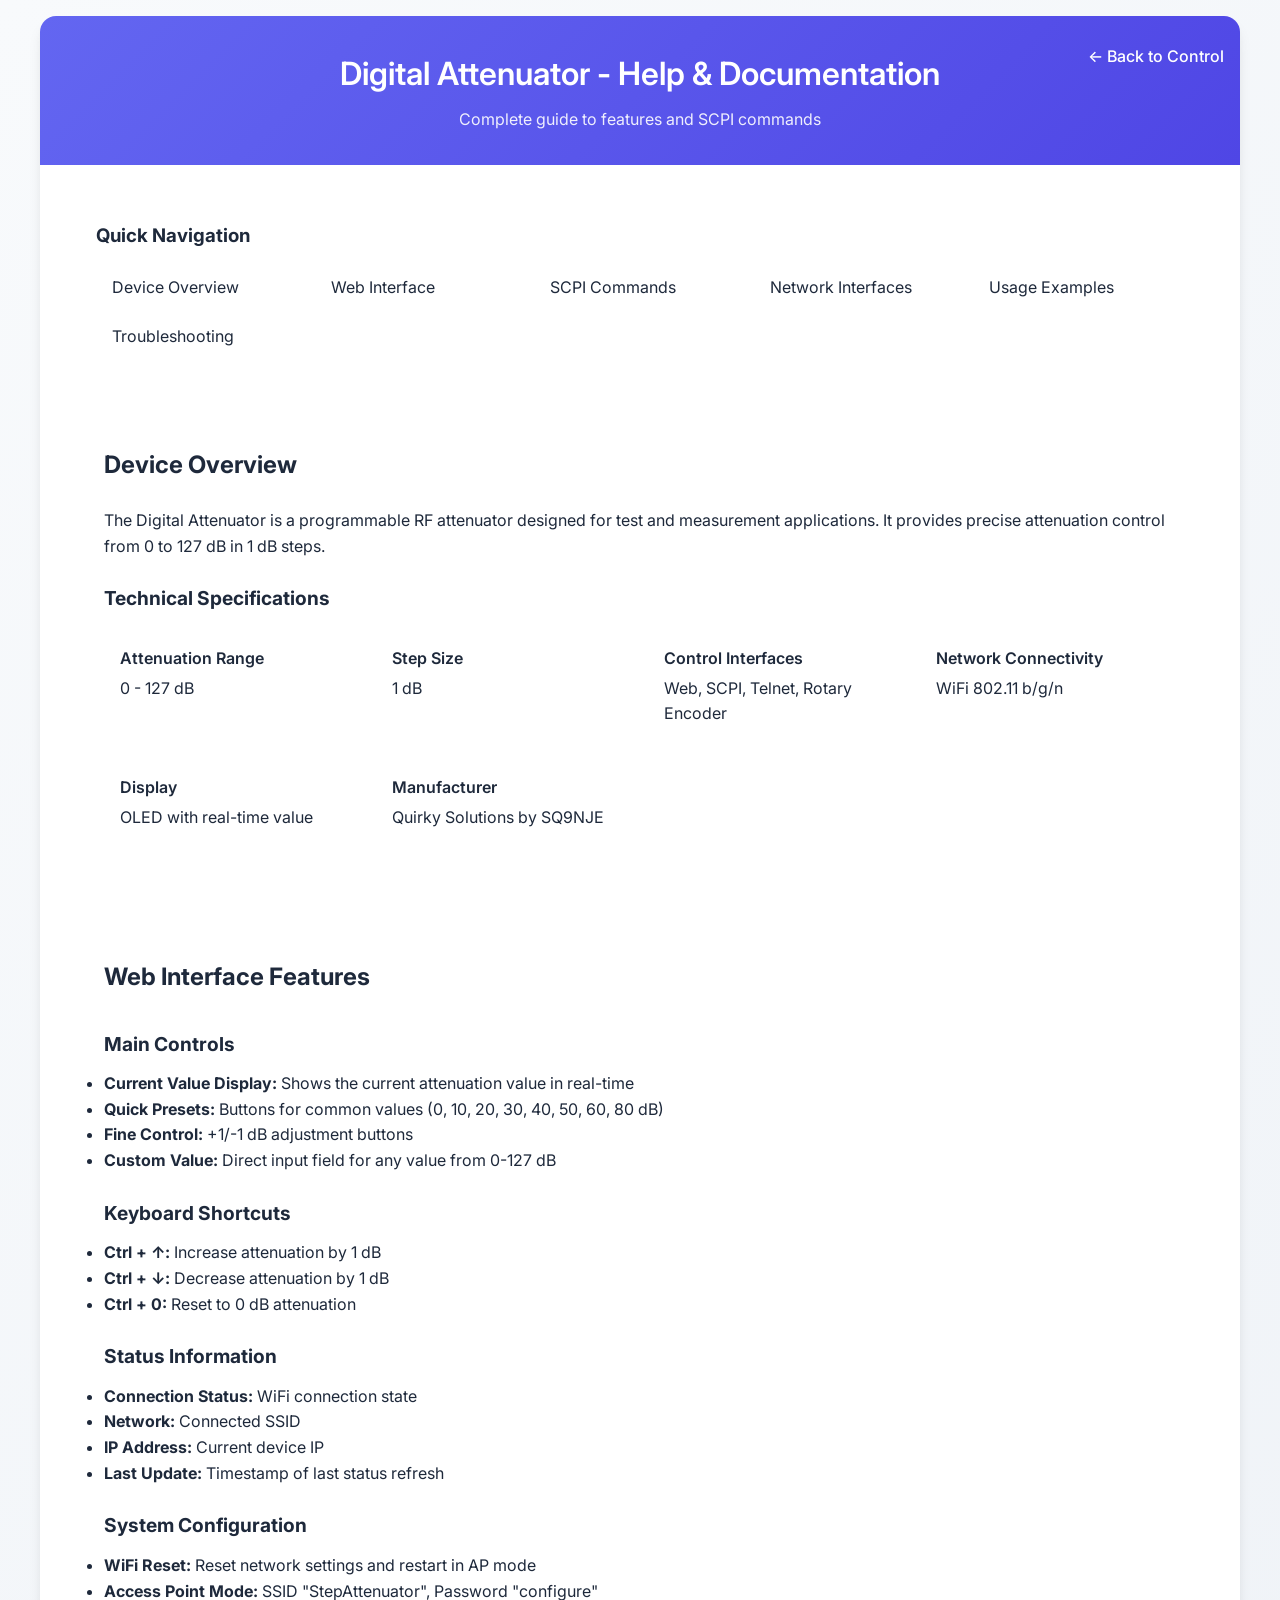
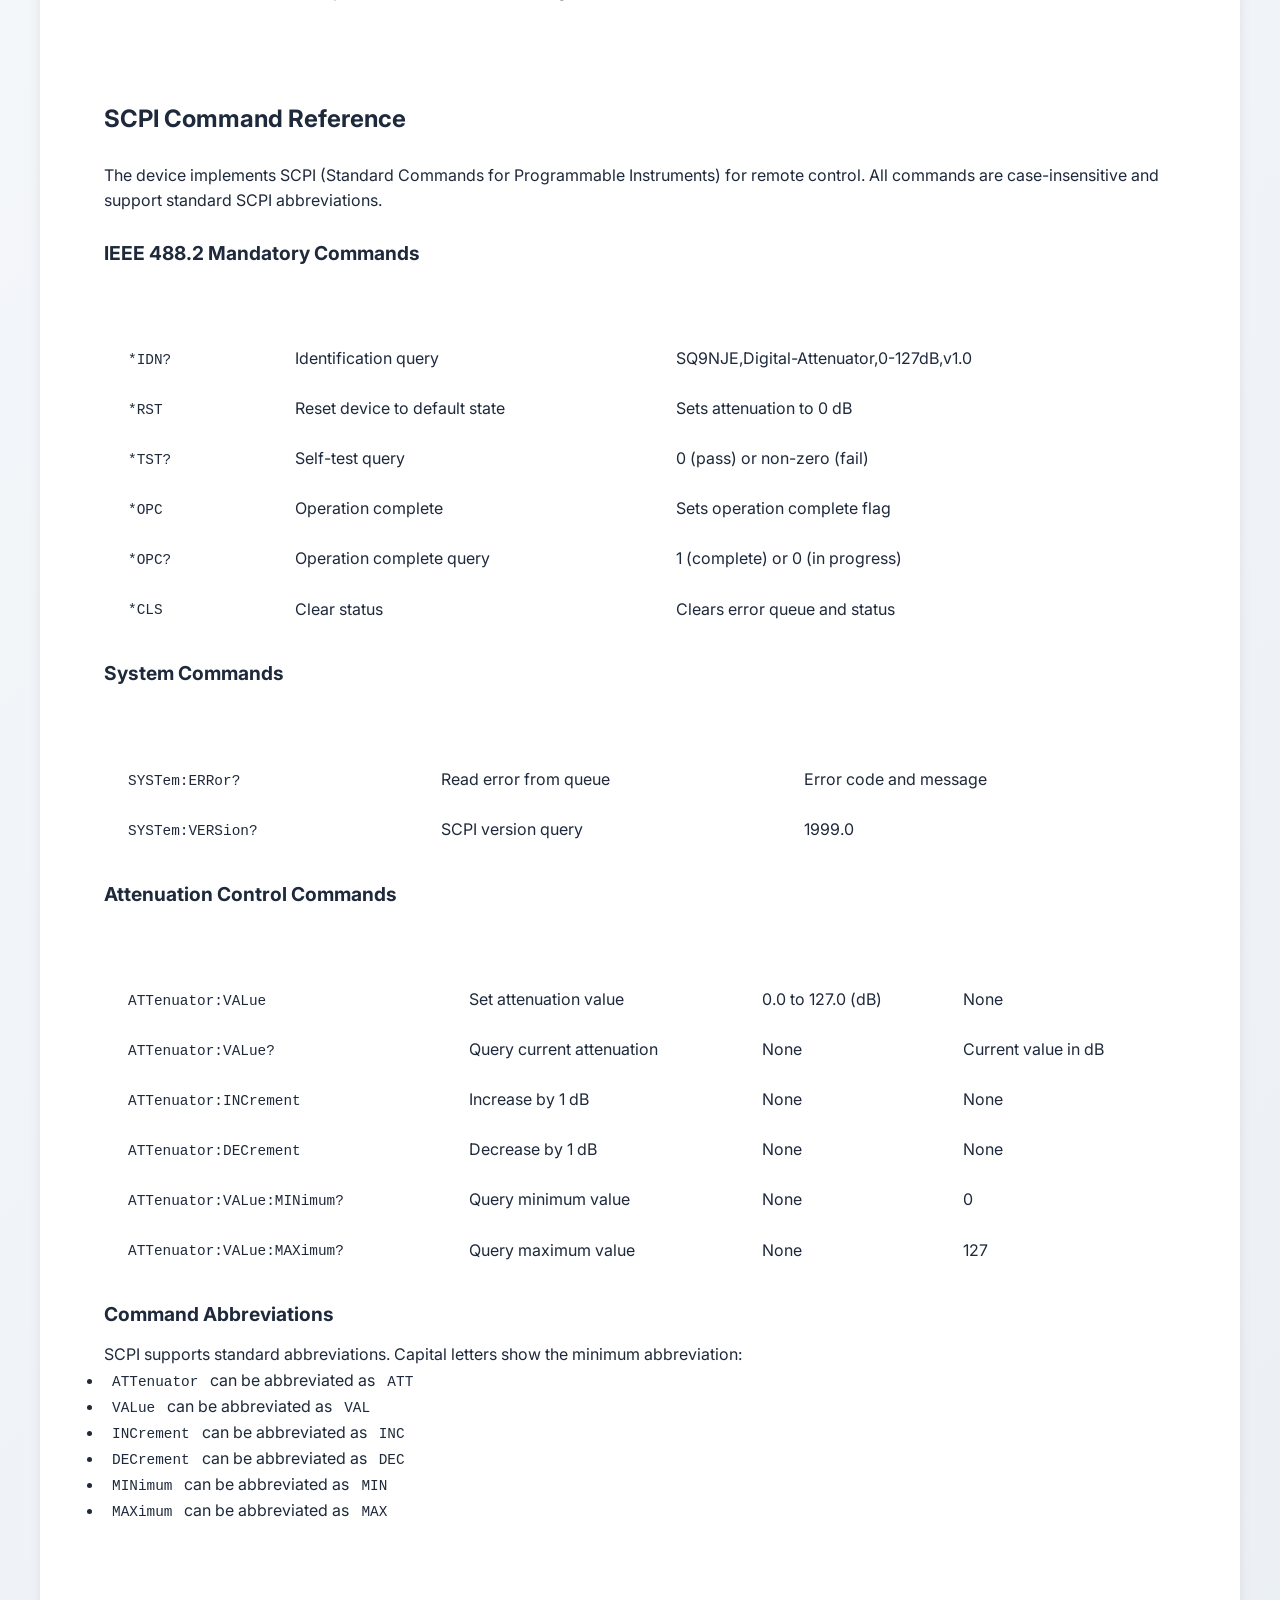
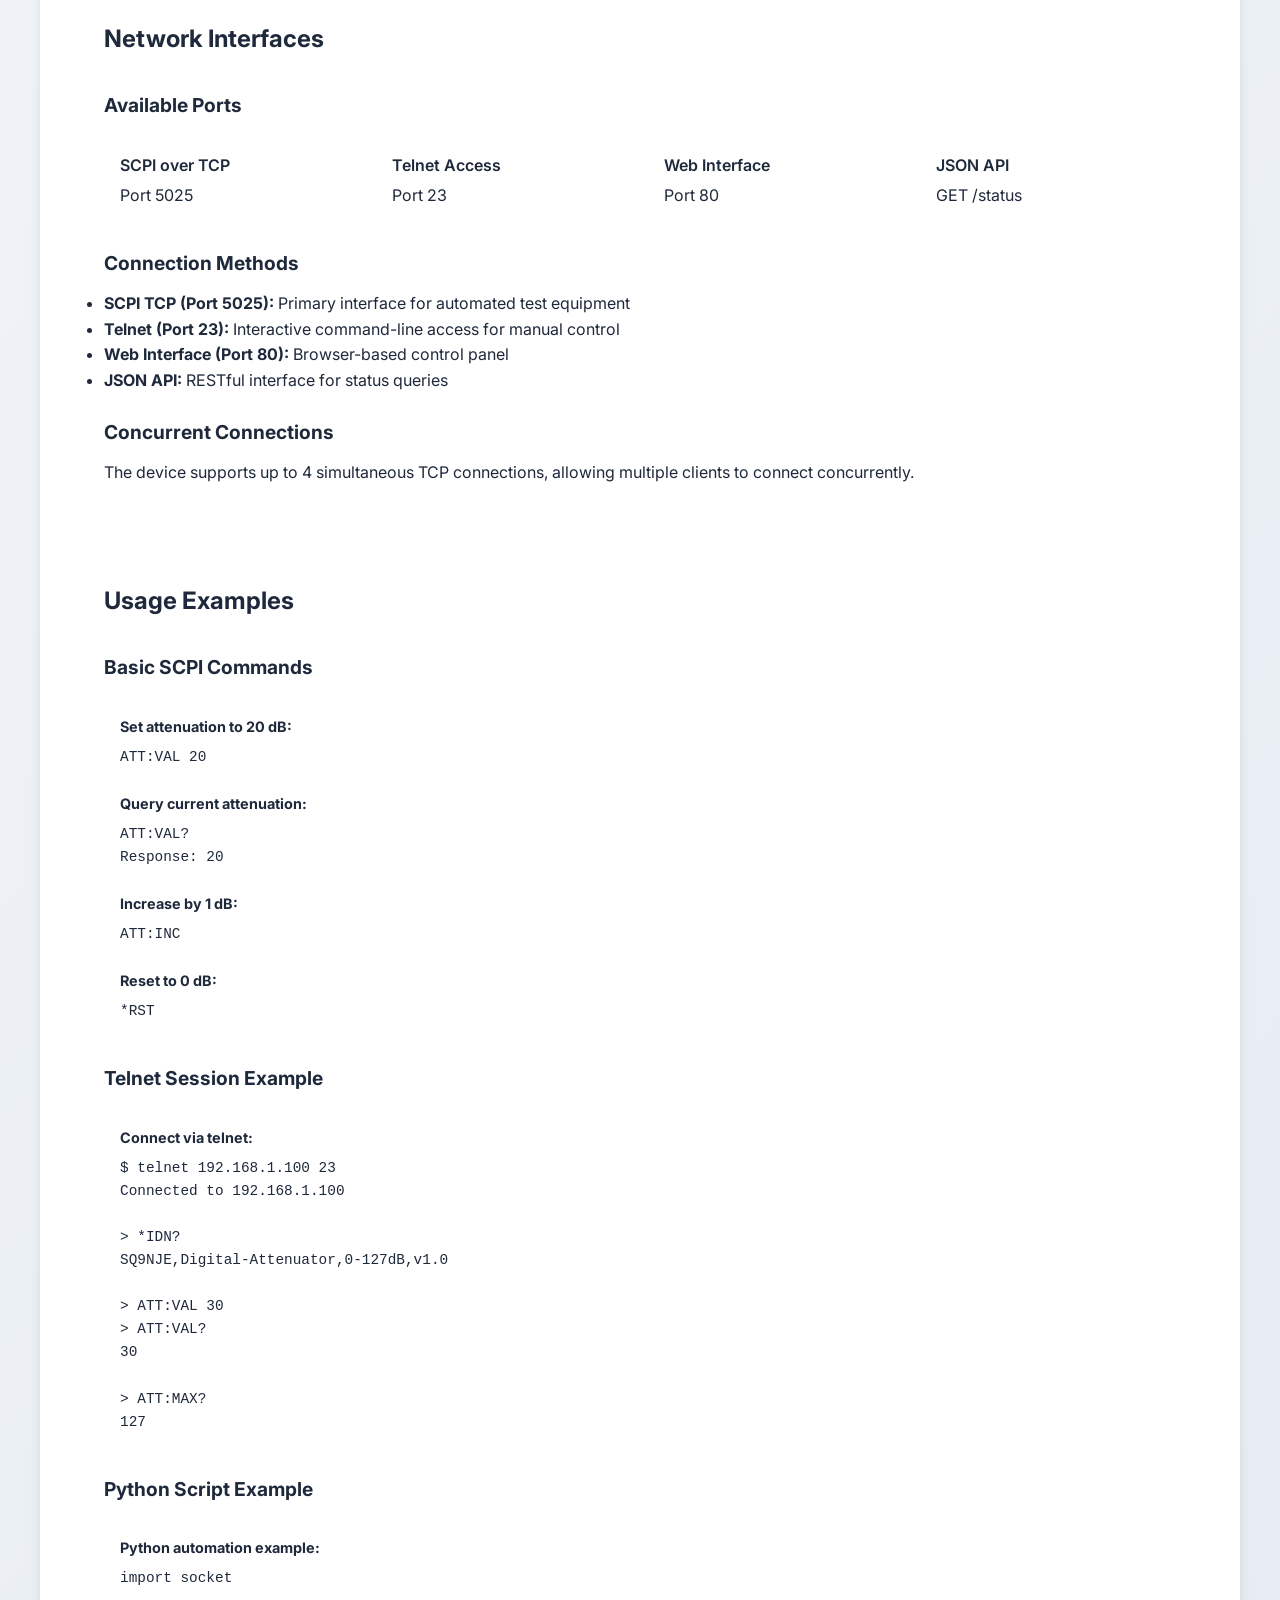
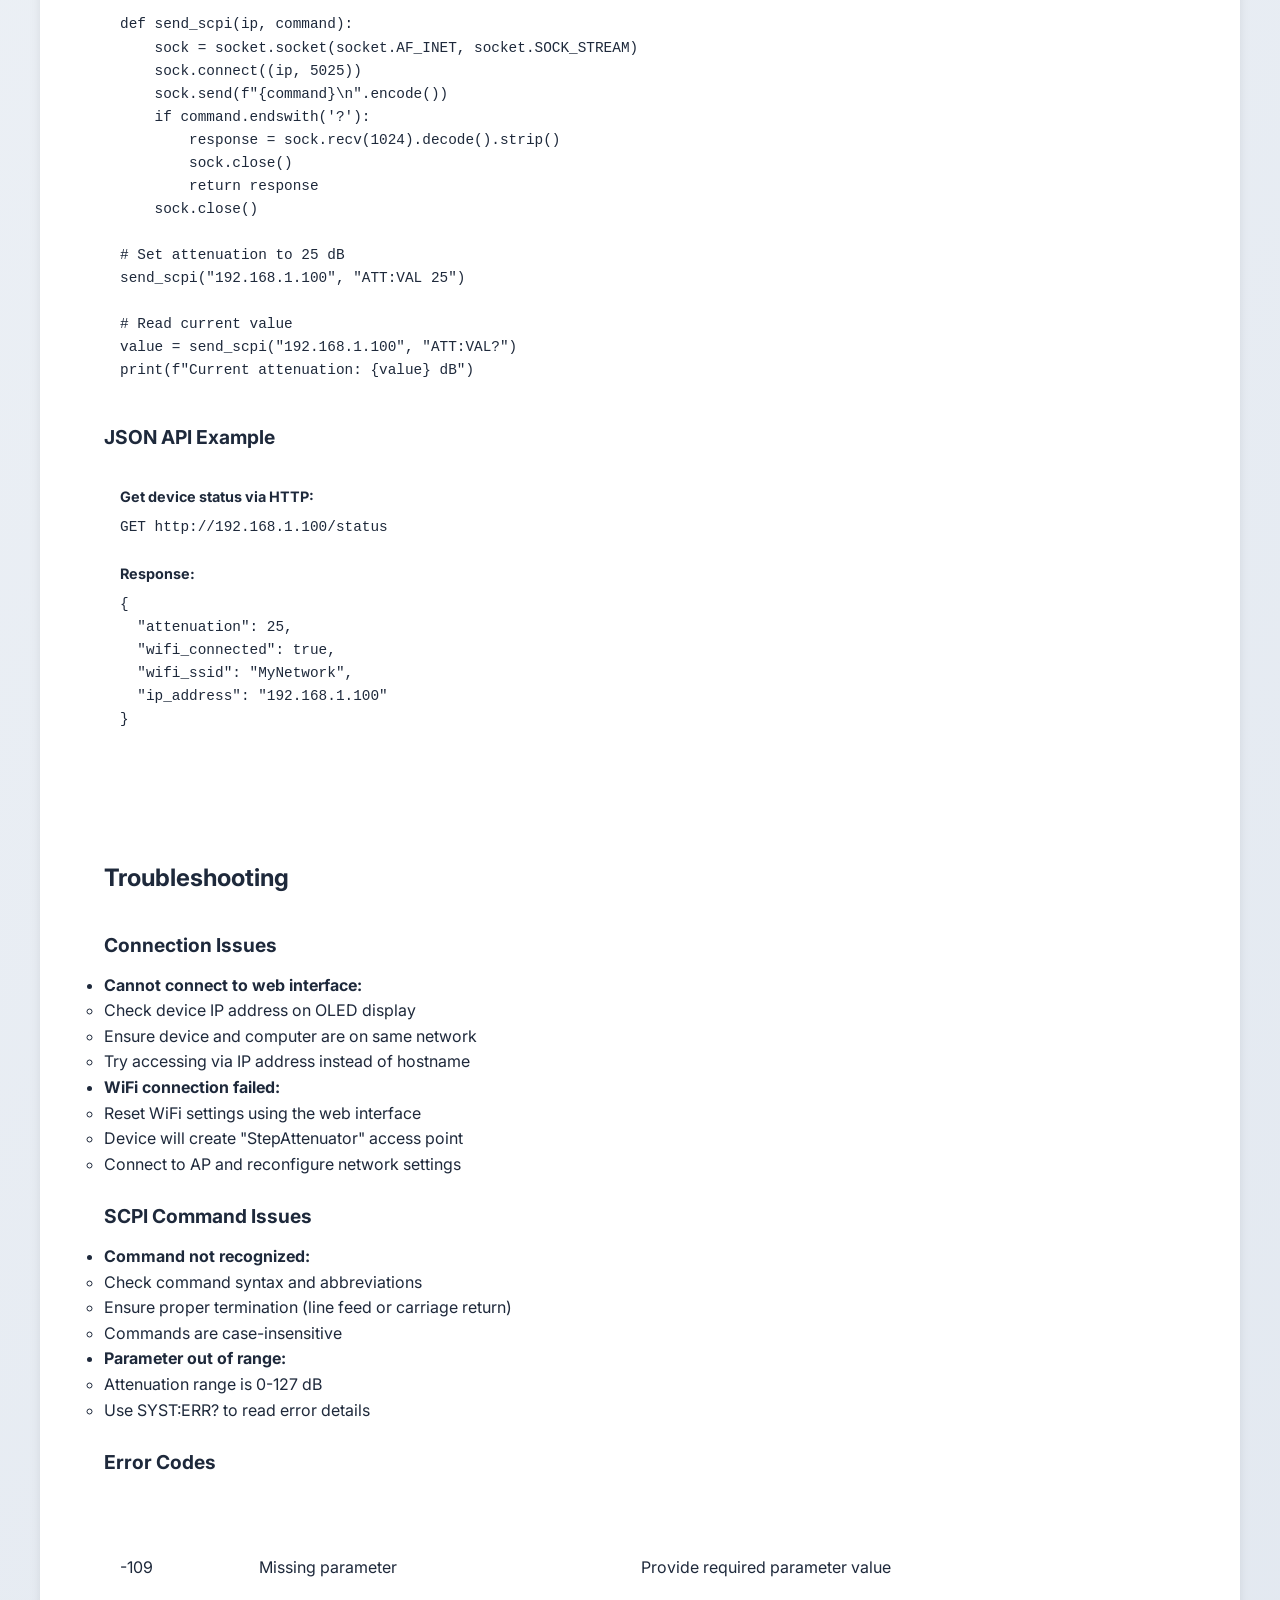
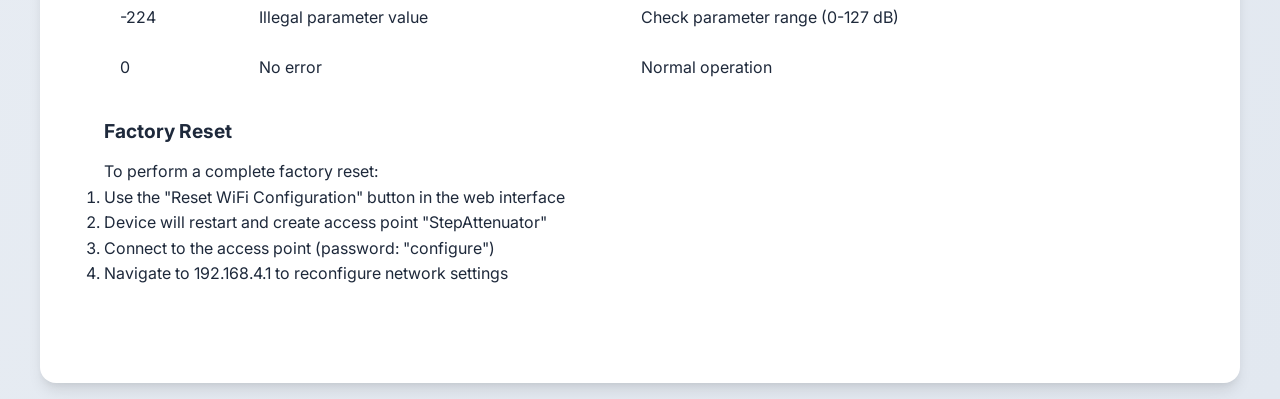
==== firmware/step_attenuator/data/help.html @ d6b574ca "web interface" ====
<!DOCTYPE html>
<html>
<head>
    <title>Help - Digital Attenuator</title>
    <meta charset='UTF-8'>
    <meta name='viewport' content='width=device-width, initial-scale=1'>
    <link rel="preconnect" href="https://fonts.googleapis.com">
    <link rel="preconnect" href="https://fonts.gstatic.com" crossorigin>
    <link href="https://fonts.googleapis.com/css2?family=Inter:wght@300;400;500;600;700&display=swap" rel="stylesheet">
    <link rel="stylesheet" href="style.css">
    <style>
        .help-nav {
            background: var(--card-bg);
            border-radius: 12px;
            padding: 1.5rem;
            margin-bottom: 2rem;
            box-shadow: var(--card-shadow);
        }
        
        .help-nav ul {
            list-style: none;
            padding: 0;
            margin: 0;
            display: grid;
            grid-template-columns: repeat(auto-fit, minmax(200px, 1fr));
            gap: 0.5rem;
        }
        
        .help-nav li {
            margin: 0;
        }
        
        .help-nav a {
            color: var(--primary-color);
            text-decoration: none;
            padding: 0.5rem 1rem;
            border-radius: 8px;
            display: block;
            transition: background-color 0.2s;
        }
        
        .help-nav a:hover {
            background: var(--primary-color);
            color: white;
        }
        
        .help-section {
            background: var(--card-bg);
            border-radius: 12px;
            padding: 2rem;
            margin-bottom: 2rem;
            box-shadow: var(--card-shadow);
        }
        
        .help-section h2 {
            color: var(--primary-color);
            margin-top: 0;
            margin-bottom: 1rem;
            font-size: 1.5rem;
            border-bottom: 2px solid var(--border-color);
            padding-bottom: 0.5rem;
        }
        
        .help-section h3 {
            color: var(--text-color);
            margin-top: 1.5rem;
            margin-bottom: 0.75rem;
            font-size: 1.2rem;
        }
        
        .command-table {
            width: 100%;
            border-collapse: collapse;
            margin: 1rem 0;
            background: var(--bg-color);
            border-radius: 8px;
            overflow: hidden;
        }
        
        .command-table th,
        .command-table td {
            padding: 0.75rem 1rem;
            text-align: left;
            border-bottom: 1px solid var(--border-color);
        }
        
        .command-table th {
            background: var(--primary-color);
            color: white;
            font-weight: 600;
        }
        
        .command-table tr:last-child td {
            border-bottom: none;
        }
        
        .command-table tr:nth-child(even) {
            background: var(--card-bg);
        }
        
        .command-code {
            font-family: 'Courier New', monospace;
            background: var(--card-bg);
            padding: 0.25rem 0.5rem;
            border-radius: 4px;
            font-size: 0.9rem;
            color: var(--primary-color);
        }
        
        .example-box {
            background: var(--card-bg);
            border: 1px solid var(--border-color);
            border-radius: 8px;
            padding: 1rem;
            margin: 1rem 0;
            font-family: 'Courier New', monospace;
            font-size: 0.9rem;
        }
        
        .example-title {
            font-weight: bold;
            margin-bottom: 0.5rem;
            color: var(--primary-color);
            font-family: 'Inter', sans-serif;
        }
        
        .spec-grid {
            display: grid;
            grid-template-columns: repeat(auto-fit, minmax(250px, 1fr));
            gap: 1rem;
            margin: 1rem 0;
        }
        
        .spec-item {
            background: var(--bg-color);
            padding: 1rem;
            border-radius: 8px;
            border: 1px solid var(--border-color);
        }
        
        .spec-label {
            font-weight: 600;
            color: var(--primary-color);
            margin-bottom: 0.25rem;
        }
        
        .spec-value {
            color: var(--text-color);
        }
        
        .back-button {
            position: fixed;
            top: 2rem;
            right: 2rem;
            background: var(--primary-color);
            color: white;
            padding: 0.75rem 1.5rem;
            border-radius: 8px;
            text-decoration: none;
            font-weight: 500;
            box-shadow: var(--card-shadow);
            transition: transform 0.2s;
        }
        
        .back-button:hover {
            transform: translateY(-2px);
            color: white;
        }
        
        @media (max-width: 768px) {
            .back-button {
                position: static;
                display: block;
                text-align: center;
                margin-bottom: 2rem;
            }
        }
    </style>
</head>
<body>
    <div class='container'>
        <a href='/' class='back-button'>← Back to Control</a>
        
        <div class='header'>
            <h1>Digital Attenuator - Help & Documentation</h1>
            <p>Complete guide to features and SCPI commands</p>
        </div>
        
        <div class='main-content'>
            <!-- Quick Navigation -->
            <nav class='help-nav'>
                <h3 style='margin-top: 0; margin-bottom: 1rem;'>Quick Navigation</h3>
                <ul>
                    <li><a href='#overview'>Device Overview</a></li>
                    <li><a href='#web-interface'>Web Interface</a></li>
                    <li><a href='#scpi-commands'>SCPI Commands</a></li>
                    <li><a href='#network-interfaces'>Network Interfaces</a></li>
                    <li><a href='#examples'>Usage Examples</a></li>
                    <li><a href='#troubleshooting'>Troubleshooting</a></li>
                </ul>
            </nav>
            
            <!-- Device Overview -->
            <section class='help-section' id='overview'>
                <h2>Device Overview</h2>
                <p>The Digital Attenuator is a programmable RF attenuator designed for test and measurement applications. It provides precise attenuation control from 0 to 127 dB in 1 dB steps.</p>
                
                <h3>Technical Specifications</h3>
                <div class='spec-grid'>
                    <div class='spec-item'>
                        <div class='spec-label'>Attenuation Range</div>
                        <div class='spec-value'>0 - 127 dB</div>
                    </div>
                    <div class='spec-item'>
                        <div class='spec-label'>Step Size</div>
                        <div class='spec-value'>1 dB</div>
                    </div>
                    <div class='spec-item'>
                        <div class='spec-label'>Control Interfaces</div>
                        <div class='spec-value'>Web, SCPI, Telnet, Rotary Encoder</div>
                    </div>
                    <div class='spec-item'>
                        <div class='spec-label'>Network Connectivity</div>
                        <div class='spec-value'>WiFi 802.11 b/g/n</div>
                    </div>
                    <div class='spec-item'>
                        <div class='spec-label'>Display</div>
                        <div class='spec-value'>OLED with real-time value</div>
                    </div>
                    <div class='spec-item'>
                        <div class='spec-label'>Manufacturer</div>
                        <div class='spec-value'>Quirky Solutions by SQ9NJE</div>
                    </div>
                </div>
            </section>
            
            <!-- Web Interface -->
            <section class='help-section' id='web-interface'>
                <h2>Web Interface Features</h2>
                
                <h3>Main Controls</h3>
                <ul>
                    <li><strong>Current Value Display:</strong> Shows the current attenuation value in real-time</li>
                    <li><strong>Quick Presets:</strong> Buttons for common values (0, 10, 20, 30, 40, 50, 60, 80 dB)</li>
                    <li><strong>Fine Control:</strong> +1/-1 dB adjustment buttons</li>
                    <li><strong>Custom Value:</strong> Direct input field for any value from 0-127 dB</li>
                </ul>
                
                <h3>Keyboard Shortcuts</h3>
                <ul>
                    <li><strong>Ctrl + ↑:</strong> Increase attenuation by 1 dB</li>
                    <li><strong>Ctrl + ↓:</strong> Decrease attenuation by 1 dB</li>
                    <li><strong>Ctrl + 0:</strong> Reset to 0 dB attenuation</li>
                </ul>
                
                <h3>Status Information</h3>
                <ul>
                    <li><strong>Connection Status:</strong> WiFi connection state</li>
                    <li><strong>Network:</strong> Connected SSID</li>
                    <li><strong>IP Address:</strong> Current device IP</li>
                    <li><strong>Last Update:</strong> Timestamp of last status refresh</li>
                </ul>
                
                <h3>System Configuration</h3>
                <ul>
                    <li><strong>WiFi Reset:</strong> Reset network settings and restart in AP mode</li>
                    <li><strong>Access Point Mode:</strong> SSID "StepAttenuator", Password "configure"</li>
                </ul>
            </section>
            
            <!-- SCPI Commands -->
            <section class='help-section' id='scpi-commands'>
                <h2>SCPI Command Reference</h2>
                <p>The device implements SCPI (Standard Commands for Programmable Instruments) for remote control. All commands are case-insensitive and support standard SCPI abbreviations.</p>
                
                <h3>IEEE 488.2 Mandatory Commands</h3>
                <table class='command-table'>
                    <thead>
                        <tr>
                            <th>Command</th>
                            <th>Description</th>
                            <th>Response</th>
                        </tr>
                    </thead>
                    <tbody>
                        <tr>
                            <td><span class='command-code'>*IDN?</span></td>
                            <td>Identification query</td>
                            <td>SQ9NJE,Digital-Attenuator,0-127dB,v1.0</td>
                        </tr>
                        <tr>
                            <td><span class='command-code'>*RST</span></td>
                            <td>Reset device to default state</td>
                            <td>Sets attenuation to 0 dB</td>
                        </tr>
                        <tr>
                            <td><span class='command-code'>*TST?</span></td>
                            <td>Self-test query</td>
                            <td>0 (pass) or non-zero (fail)</td>
                        </tr>
                        <tr>
                            <td><span class='command-code'>*OPC</span></td>
                            <td>Operation complete</td>
                            <td>Sets operation complete flag</td>
                        </tr>
                        <tr>
                            <td><span class='command-code'>*OPC?</span></td>
                            <td>Operation complete query</td>
                            <td>1 (complete) or 0 (in progress)</td>
                        </tr>
                        <tr>
                            <td><span class='command-code'>*CLS</span></td>
                            <td>Clear status</td>
                            <td>Clears error queue and status</td>
                        </tr>
                    </tbody>
                </table>
                
                <h3>System Commands</h3>
                <table class='command-table'>
                    <thead>
                        <tr>
                            <th>Command</th>
                            <th>Description</th>
                            <th>Response</th>
                        </tr>
                    </thead>
                    <tbody>
                        <tr>
                            <td><span class='command-code'>SYSTem:ERRor?</span></td>
                            <td>Read error from queue</td>
                            <td>Error code and message</td>
                        </tr>
                        <tr>
                            <td><span class='command-code'>SYSTem:VERSion?</span></td>
                            <td>SCPI version query</td>
                            <td>1999.0</td>
                        </tr>
                    </tbody>
                </table>
                
                <h3>Attenuation Control Commands</h3>
                <table class='command-table'>
                    <thead>
                        <tr>
                            <th>Command</th>
                            <th>Description</th>
                            <th>Parameters</th>
                            <th>Response</th>
                        </tr>
                    </thead>
                    <tbody>
                        <tr>
                            <td><span class='command-code'>ATTenuator:VALue</span></td>
                            <td>Set attenuation value</td>
                            <td>0.0 to 127.0 (dB)</td>
                            <td>None</td>
                        </tr>
                        <tr>
                            <td><span class='command-code'>ATTenuator:VALue?</span></td>
                            <td>Query current attenuation</td>
                            <td>None</td>
                            <td>Current value in dB</td>
                        </tr>
                        <tr>
                            <td><span class='command-code'>ATTenuator:INCrement</span></td>
                            <td>Increase by 1 dB</td>
                            <td>None</td>
                            <td>None</td>
                        </tr>
                        <tr>
                            <td><span class='command-code'>ATTenuator:DECrement</span></td>
                            <td>Decrease by 1 dB</td>
                            <td>None</td>
                            <td>None</td>
                        </tr>
                        <tr>
                            <td><span class='command-code'>ATTenuator:VALue:MINimum?</span></td>
                            <td>Query minimum value</td>
                            <td>None</td>
                            <td>0</td>
                        </tr>
                        <tr>
                            <td><span class='command-code'>ATTenuator:VALue:MAXimum?</span></td>
                            <td>Query maximum value</td>
                            <td>None</td>
                            <td>127</td>
                        </tr>
                    </tbody>
                </table>
                
                <h3>Command Abbreviations</h3>
                <p>SCPI supports standard abbreviations. Capital letters show the minimum abbreviation:</p>
                <ul>
                    <li><span class='command-code'>ATTenuator</span> can be abbreviated as <span class='command-code'>ATT</span></li>
                    <li><span class='command-code'>VALue</span> can be abbreviated as <span class='command-code'>VAL</span></li>
                    <li><span class='command-code'>INCrement</span> can be abbreviated as <span class='command-code'>INC</span></li>
                    <li><span class='command-code'>DECrement</span> can be abbreviated as <span class='command-code'>DEC</span></li>
                    <li><span class='command-code'>MINimum</span> can be abbreviated as <span class='command-code'>MIN</span></li>
                    <li><span class='command-code'>MAXimum</span> can be abbreviated as <span class='command-code'>MAX</span></li>
                </ul>
            </section>
            
            <!-- Network Interfaces -->
            <section class='help-section' id='network-interfaces'>
                <h2>Network Interfaces</h2>
                
                <h3>Available Ports</h3>
                <div class='spec-grid'>
                    <div class='spec-item'>
                        <div class='spec-label'>SCPI over TCP</div>
                        <div class='spec-value'>Port 5025</div>
                    </div>
                    <div class='spec-item'>
                        <div class='spec-label'>Telnet Access</div>
                        <div class='spec-value'>Port 23</div>
                    </div>
                    <div class='spec-item'>
                        <div class='spec-label'>Web Interface</div>
                        <div class='spec-value'>Port 80</div>
                    </div>
                    <div class='spec-item'>
                        <div class='spec-label'>JSON API</div>
                        <div class='spec-value'>GET /status</div>
                    </div>
                </div>
                
                <h3>Connection Methods</h3>
                <ul>
                    <li><strong>SCPI TCP (Port 5025):</strong> Primary interface for automated test equipment</li>
                    <li><strong>Telnet (Port 23):</strong> Interactive command-line access for manual control</li>
                    <li><strong>Web Interface (Port 80):</strong> Browser-based control panel</li>
                    <li><strong>JSON API:</strong> RESTful interface for status queries</li>
                </ul>
                
                <h3>Concurrent Connections</h3>
                <p>The device supports up to 4 simultaneous TCP connections, allowing multiple clients to connect concurrently.</p>
            </section>
            
            <!-- Usage Examples -->
            <section class='help-section' id='examples'>
                <h2>Usage Examples</h2>
                
                <h3>Basic SCPI Commands</h3>
                <div class='example-box'>
                    <div class='example-title'>Set attenuation to 20 dB:</div>
                    ATT:VAL 20<br>
                    <br>
                    <div class='example-title'>Query current attenuation:</div>
                    ATT:VAL?<br>
                    Response: 20<br>
                    <br>
                    <div class='example-title'>Increase by 1 dB:</div>
                    ATT:INC<br>
                    <br>
                    <div class='example-title'>Reset to 0 dB:</div>
                    *RST
                </div>
                
                <h3>Telnet Session Example</h3>
                <div class='example-box'>
                    <div class='example-title'>Connect via telnet:</div>
                    $ telnet 192.168.1.100 23<br>
                    Connected to 192.168.1.100<br>
                    <br>
                    > *IDN?<br>
                    SQ9NJE,Digital-Attenuator,0-127dB,v1.0<br>
                    <br>
                    > ATT:VAL 30<br>
                    > ATT:VAL?<br>
                    30<br>
                    <br>
                    > ATT:MAX?<br>
                    127
                </div>
                
                <h3>Python Script Example</h3>
                <div class='example-box'>
                    <div class='example-title'>Python automation example:</div>
                    import socket<br>
                    <br>
                    def send_scpi(ip, command):<br>
                    &nbsp;&nbsp;&nbsp;&nbsp;sock = socket.socket(socket.AF_INET, socket.SOCK_STREAM)<br>
                    &nbsp;&nbsp;&nbsp;&nbsp;sock.connect((ip, 5025))<br>
                    &nbsp;&nbsp;&nbsp;&nbsp;sock.send(f"{command}\n".encode())<br>
                    &nbsp;&nbsp;&nbsp;&nbsp;if command.endswith('?'):<br>
                    &nbsp;&nbsp;&nbsp;&nbsp;&nbsp;&nbsp;&nbsp;&nbsp;response = sock.recv(1024).decode().strip()<br>
                    &nbsp;&nbsp;&nbsp;&nbsp;&nbsp;&nbsp;&nbsp;&nbsp;sock.close()<br>
                    &nbsp;&nbsp;&nbsp;&nbsp;&nbsp;&nbsp;&nbsp;&nbsp;return response<br>
                    &nbsp;&nbsp;&nbsp;&nbsp;sock.close()<br>
                    <br>
                    # Set attenuation to 25 dB<br>
                    send_scpi("192.168.1.100", "ATT:VAL 25")<br>
                    <br>
                    # Read current value<br>
                    value = send_scpi("192.168.1.100", "ATT:VAL?")<br>
                    print(f"Current attenuation: {value} dB")
                </div>
                
                <h3>JSON API Example</h3>
                <div class='example-box'>
                    <div class='example-title'>Get device status via HTTP:</div>
                    GET http://192.168.1.100/status<br>
                    <br>
                    <div class='example-title'>Response:</div>
                    {<br>
                    &nbsp;&nbsp;"attenuation": 25,<br>
                    &nbsp;&nbsp;"wifi_connected": true,<br>
                    &nbsp;&nbsp;"wifi_ssid": "MyNetwork",<br>
                    &nbsp;&nbsp;"ip_address": "192.168.1.100"<br>
                    }
                </div>
            </section>
            
            <!-- Troubleshooting -->
            <section class='help-section' id='troubleshooting'>
                <h2>Troubleshooting</h2>
                
                <h3>Connection Issues</h3>
                <ul>
                    <li><strong>Cannot connect to web interface:</strong>
                        <ul>
                            <li>Check device IP address on OLED display</li>
                            <li>Ensure device and computer are on same network</li>
                            <li>Try accessing via IP address instead of hostname</li>
                        </ul>
                    </li>
                    <li><strong>WiFi connection failed:</strong>
                        <ul>
                            <li>Reset WiFi settings using the web interface</li>
                            <li>Device will create "StepAttenuator" access point</li>
                            <li>Connect to AP and reconfigure network settings</li>
                        </ul>
                    </li>
                </ul>
                
                <h3>SCPI Command Issues</h3>
                <ul>
                    <li><strong>Command not recognized:</strong>
                        <ul>
                            <li>Check command syntax and abbreviations</li>
                            <li>Ensure proper termination (line feed or carriage return)</li>
                            <li>Commands are case-insensitive</li>
                        </ul>
                    </li>
                    <li><strong>Parameter out of range:</strong>
                        <ul>
                            <li>Attenuation range is 0-127 dB</li>
                            <li>Use SYST:ERR? to read error details</li>
                        </ul>
                    </li>
                </ul>
                
                <h3>Error Codes</h3>
                <table class='command-table'>
                    <thead>
                        <tr>
                            <th>Code</th>
                            <th>Description</th>
                            <th>Solution</th>
                        </tr>
                    </thead>
                    <tbody>
                        <tr>
                            <td>-109</td>
                            <td>Missing parameter</td>
                            <td>Provide required parameter value</td>
                        </tr>
                        <tr>
                            <td>-224</td>
                            <td>Illegal parameter value</td>
                            <td>Check parameter range (0-127 dB)</td>
                        </tr>
                        <tr>
                            <td>0</td>
                            <td>No error</td>
                            <td>Normal operation</td>
                        </tr>
                    </tbody>
                </table>
                
                <h3>Factory Reset</h3>
                <p>To perform a complete factory reset:</p>
                <ol>
                    <li>Use the "Reset WiFi Configuration" button in the web interface</li>
                    <li>Device will restart and create access point "StepAttenuator"</li>
                    <li>Connect to the access point (password: "configure")</li>
                    <li>Navigate to 192.168.4.1 to reconfigure network settings</li>
                </ol>
            </section>
        </div>
    </div>
</body>
</html>
---- firmware/step_attenuator/data/style.css ----
:root {
    --primary: #6366f1;
    --primary-dark: #4f46e5;
    --secondary: #f1f5f9;
    --accent: #10b981;
    --warning: #f59e0b;
    --danger: #ef4444;
    --background: #f8fafc;
    --surface: #ffffff;
    --text-primary: #1e293b;
    --text-secondary: #64748b;
    --text-muted: #94a3b8;
    --border: #e2e8f0;
    --shadow: 0 4px 6px -1px rgba(0, 0, 0, 0.1), 0 2px 4px -1px rgba(0, 0, 0, 0.06);
    --shadow-lg: 0 10px 15px -3px rgba(0, 0, 0, 0.1), 0 4px 6px -2px rgba(0, 0, 0, 0.05);
}

* {
    margin: 0;
    padding: 0;
    box-sizing: border-box;
}

body {
    font-family: 'Inter', -apple-system, BlinkMacSystemFont, 'Segoe UI', sans-serif;
    background: linear-gradient(135deg, var(--background) 0%, #e2e8f0 100%);
    color: var(--text-primary);
    line-height: 1.6;
    min-height: 100vh;
    padding: 1rem;
}

.container {
    max-width: 1200px;
    margin: 0 auto;
    background: var(--surface);
    border-radius: 16px;
    box-shadow: var(--shadow-lg);
    overflow: hidden;
    animation: slideUp 0.6s ease-out;
}

@keyframes slideUp {
    from {
        opacity: 0;
        transform: translateY(20px);
    }
    to {
        opacity: 1;
        transform: translateY(0);
    }
}

.header {
    background: linear-gradient(135deg, var(--primary) 0%, var(--primary-dark) 100%);
    color: white;
    padding: 2rem;
    text-align: center;
}

.header h1 {
    font-size: 2rem;
    font-weight: 600;
    margin-bottom: 0.5rem;
}

.header p {
    opacity: 0.9;
    font-size: 1rem;
}

.main-content {
    padding: 2rem;
}

.current-value {
    text-align: center;
    margin-bottom: 2rem;
    padding: 2rem;
    background: linear-gradient(135deg, var(--secondary) 0%, #e2e8f0 100%);
    border-radius: 12px;
    position: relative;
    overflow: hidden;
}

.current-value::before {
    content: '';
    position: absolute;
    top: 0;
    left: 0;
    right: 0;
    height: 4px;
    background: linear-gradient(90deg, var(--primary), var(--accent), var(--primary));
    background-size: 200% 100%;
    animation: gradient 3s ease infinite;
}

@keyframes gradient {
    0%, 100% { background-position: 0% 50%; }
    50% { background-position: 100% 50%; }
}

.value-display {
    font-size: 3.5rem;
    font-weight: 700;
    color: var(--primary);
    margin-bottom: 0.5rem;
    transition: all 0.3s ease;
}

.value-unit {
    font-size: 1.2rem;
    color: var(--text-secondary);
    font-weight: 500;
}

.status-grid {
    display: grid;
    grid-template-columns: repeat(auto-fit, minmax(200px, 1fr));
    gap: 1rem;
    margin-bottom: 2rem;
}

.status-card {
    background: var(--surface);
    border: 1px solid var(--border);
    border-radius: 12px;
    padding: 1.5rem;
    transition: all 0.3s ease;
    position: relative;
    overflow: hidden;
}

.status-card::before {
    content: '';
    position: absolute;
    top: 0;
    left: 0;
    right: 0;
    height: 3px;
    background: var(--primary);
    opacity: 0;
    transition: opacity 0.3s ease;
}

.status-card:hover {
    transform: translateY(-2px);
    box-shadow: var(--shadow-lg);
}

.status-card:hover::before {
    opacity: 1;
}

.status-label {
    font-size: 0.875rem;
    color: var(--text-muted);
    font-weight: 500;
    text-transform: uppercase;
    letter-spacing: 0.05em;
    margin-bottom: 0.5rem;
}

.status-value {
    font-size: 1.125rem;
    font-weight: 600;
    color: var(--text-primary);
    transition: color 0.3s ease;
}

.status-online {
    color: var(--accent);
}

.status-offline {
    color: var(--danger);
}

.control-section {
    background: var(--secondary);
    border-radius: 12px;
    padding: 2rem;
    margin-bottom: 2rem;
}

.section-title {
    font-size: 1.5rem;
    font-weight: 600;
    color: var(--text-primary);
    margin-bottom: 1.5rem;
    display: flex;
    align-items: center;
    gap: 0.5rem;
}

.preset-grid {
    display: grid;
    grid-template-columns: repeat(auto-fit, minmax(80px, 1fr));
    gap: 0.75rem;
    margin-bottom: 2rem;
}

.btn {
    padding: 0.75rem 1.5rem;
    border: none;
    border-radius: 8px;
    font-weight: 500;
    font-size: 0.875rem;
    cursor: pointer;
    transition: all 0.2s ease;
    position: relative;
    overflow: hidden;
}

.btn::before {
    content: '';
    position: absolute;
    top: 50%;
    left: 50%;
    width: 0;
    height: 0;
    background: rgba(255, 255, 255, 0.3);
    border-radius: 50%;
    transform: translate(-50%, -50%);
    transition: width 0.3s ease, height 0.3s ease;
}

.btn:active::before {
    width: 300px;
    height: 300px;
}

.btn-primary {
    background: var(--primary);
    color: white;
}

.btn-primary:hover {
    background: var(--primary-dark);
    transform: translateY(-1px);
}

.btn-secondary {
    background: var(--surface);
    color: var(--text-primary);
    border: 1px solid var(--border);
}

.btn-secondary:hover {
    background: var(--border);
    transform: translateY(-1px);
}

.btn-danger {
    background: var(--danger);
    color: white;
}

.btn-danger:hover {
    background: #dc2626;
}

.control-group {
    display: flex;
    gap: 1rem;
    align-items: center;
    justify-content: center;
    margin-bottom: 2rem;
}

.input-group {
    display: flex;
    align-items: center;
    gap: 1rem;
    justify-content: center;
    flex-wrap: wrap;
}

.input-field {
    padding: 0.75rem 1rem;
    border: 1px solid var(--border);
    border-radius: 8px;
    font-size: 1rem;
    width: 120px;
    text-align: center;
    transition: all 0.2s ease;
}

.input-field:focus {
    outline: none;
    border-color: var(--primary);
    box-shadow: 0 0 0 3px rgba(99, 102, 241, 0.1);
}

.status-indicator {
    display: inline-block;
    width: 8px;
    height: 8px;
    border-radius: 50%;
    margin-right: 0.5rem;
    animation: pulse 2s infinite;
}

.indicator-online {
    background: var(--accent);
}

.indicator-offline {
    background: var(--danger);
}

@keyframes pulse {
    0%, 100% { opacity: 1; }
    50% { opacity: 0.5; }
}

.last-update {
    text-align: center;
    font-size: 0.8rem;
    color: var(--text-muted);
    margin-top: 1rem;
    padding-top: 1rem;
    border-top: 1px solid var(--border);
}

.network-info {
    background: var(--surface);
    border: 1px solid var(--border);
    border-radius: 12px;
    padding: 1.5rem;
    margin-bottom: 1rem;
}

.info-grid {
    display: grid;
    grid-template-columns: repeat(auto-fit, minmax(200px, 1fr));
    gap: 1rem;
}

.info-item {
    padding: 1rem;
    background: var(--secondary);
    border-radius: 8px;
    border-left: 4px solid var(--primary);
}

.loading {
    opacity: 0.6;
    pointer-events: none;
}

.collapsible-section {
    background: var(--surface);
    border: 1px solid var(--border);
    border-radius: 12px;
    margin-bottom: 1rem;
    overflow: hidden;
    transition: all 0.3s ease;
}

.collapsible-header {
    font-size: 1.25rem;
    font-weight: 600;
    color: var(--text-primary);
    margin: 0;
    padding: 1.5rem;
    cursor: pointer;
    background: var(--secondary);
    border: none;
    display: flex;
    align-items: center;
    gap: 0.75rem;
    transition: all 0.2s ease;
    user-select: none;
}

.collapsible-header:hover {
    background: var(--border);
}

.collapse-icon {
    font-size: 0.875rem;
    color: var(--primary);
    transition: transform 0.2s ease;
    font-family: monospace;
}

.collapsible-content {
    padding: 1.5rem;
    transition: all 0.3s ease;
    overflow: hidden;
}

.collapsible-content.collapsed {
    max-height: 0;
    padding-top: 0;
    padding-bottom: 0;
    opacity: 0;
}

@media (max-width: 768px) {
    .container {
        margin: 0.5rem;
        border-radius: 12px;
    }
    
    .header {
        padding: 1.5rem;
    }
    
    .header h1 {
        font-size: 1.5rem;
    }
    
    .main-content {
        padding: 1.5rem;
    }
    
    .value-display {
        font-size: 2.5rem;
    }
    
    .preset-grid {
        grid-template-columns: repeat(4, 1fr);
    }
    
    .control-group {
        flex-direction: column;
    }
}
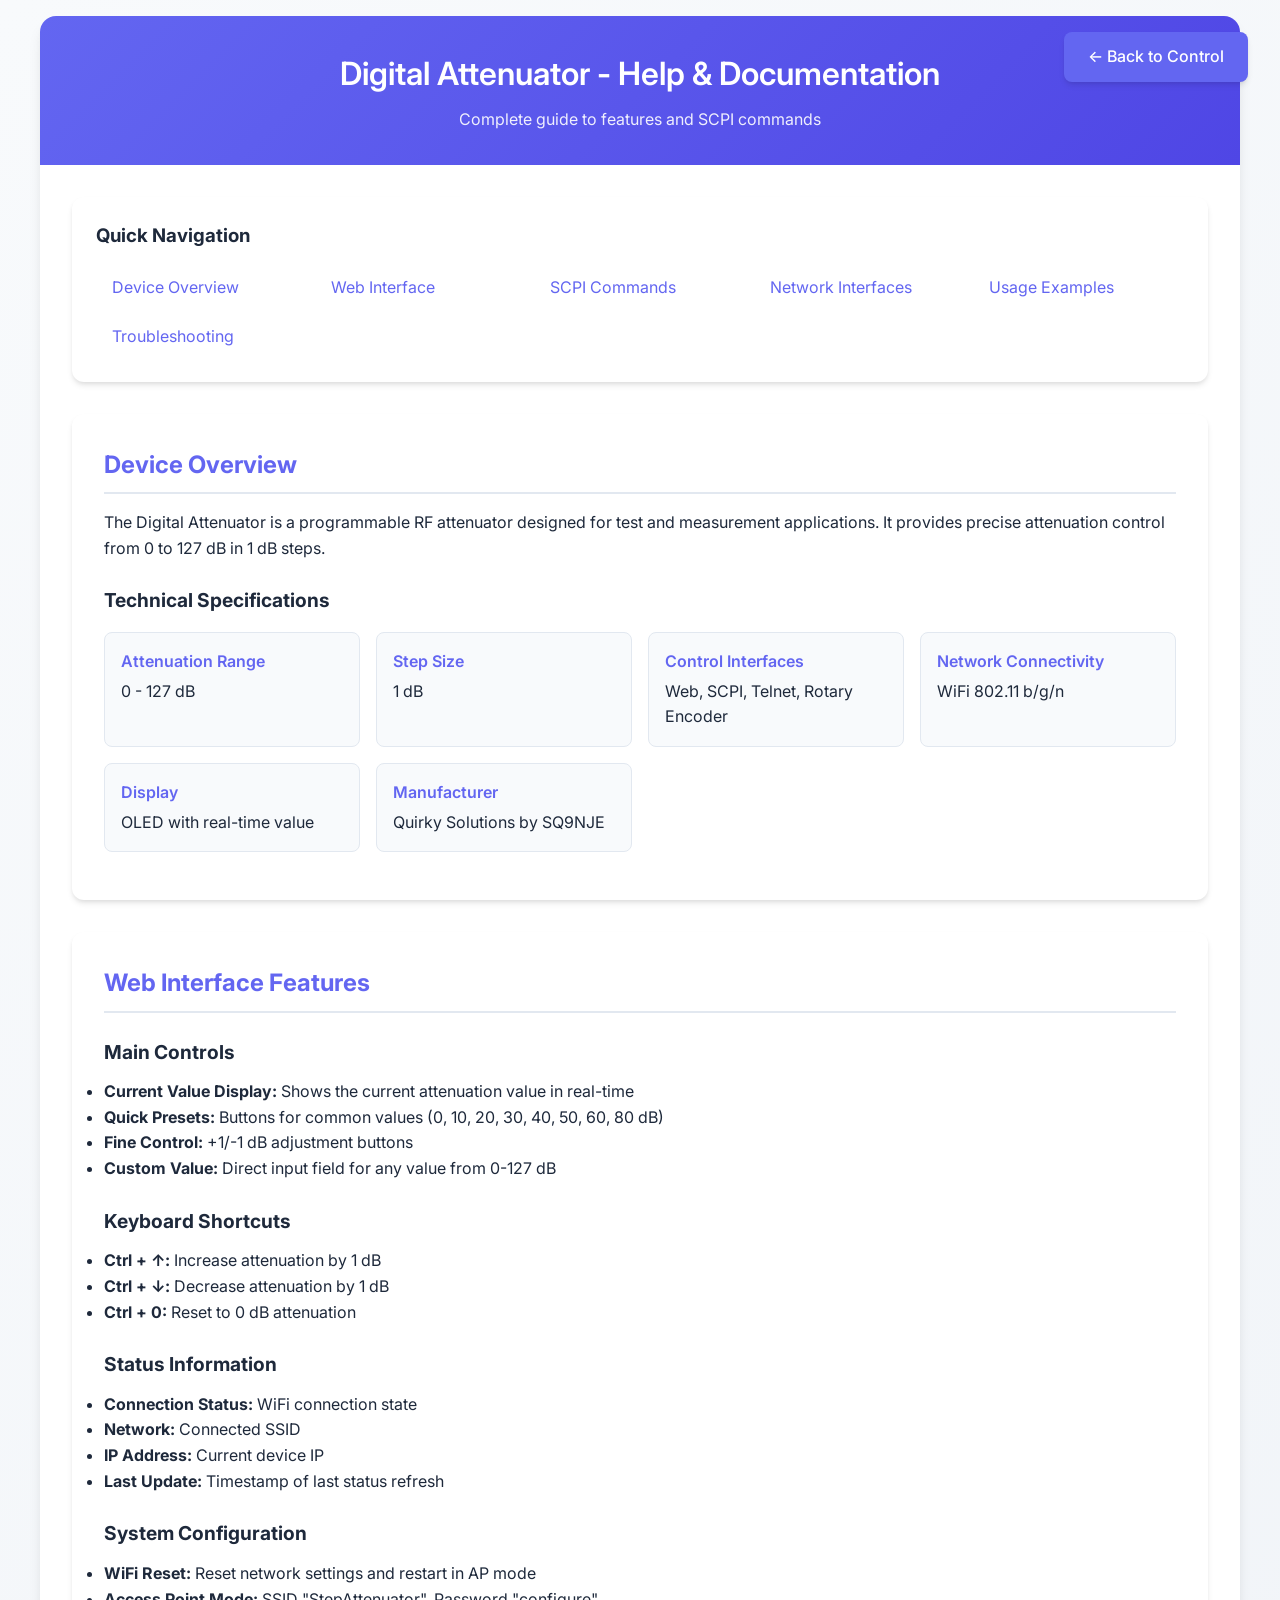
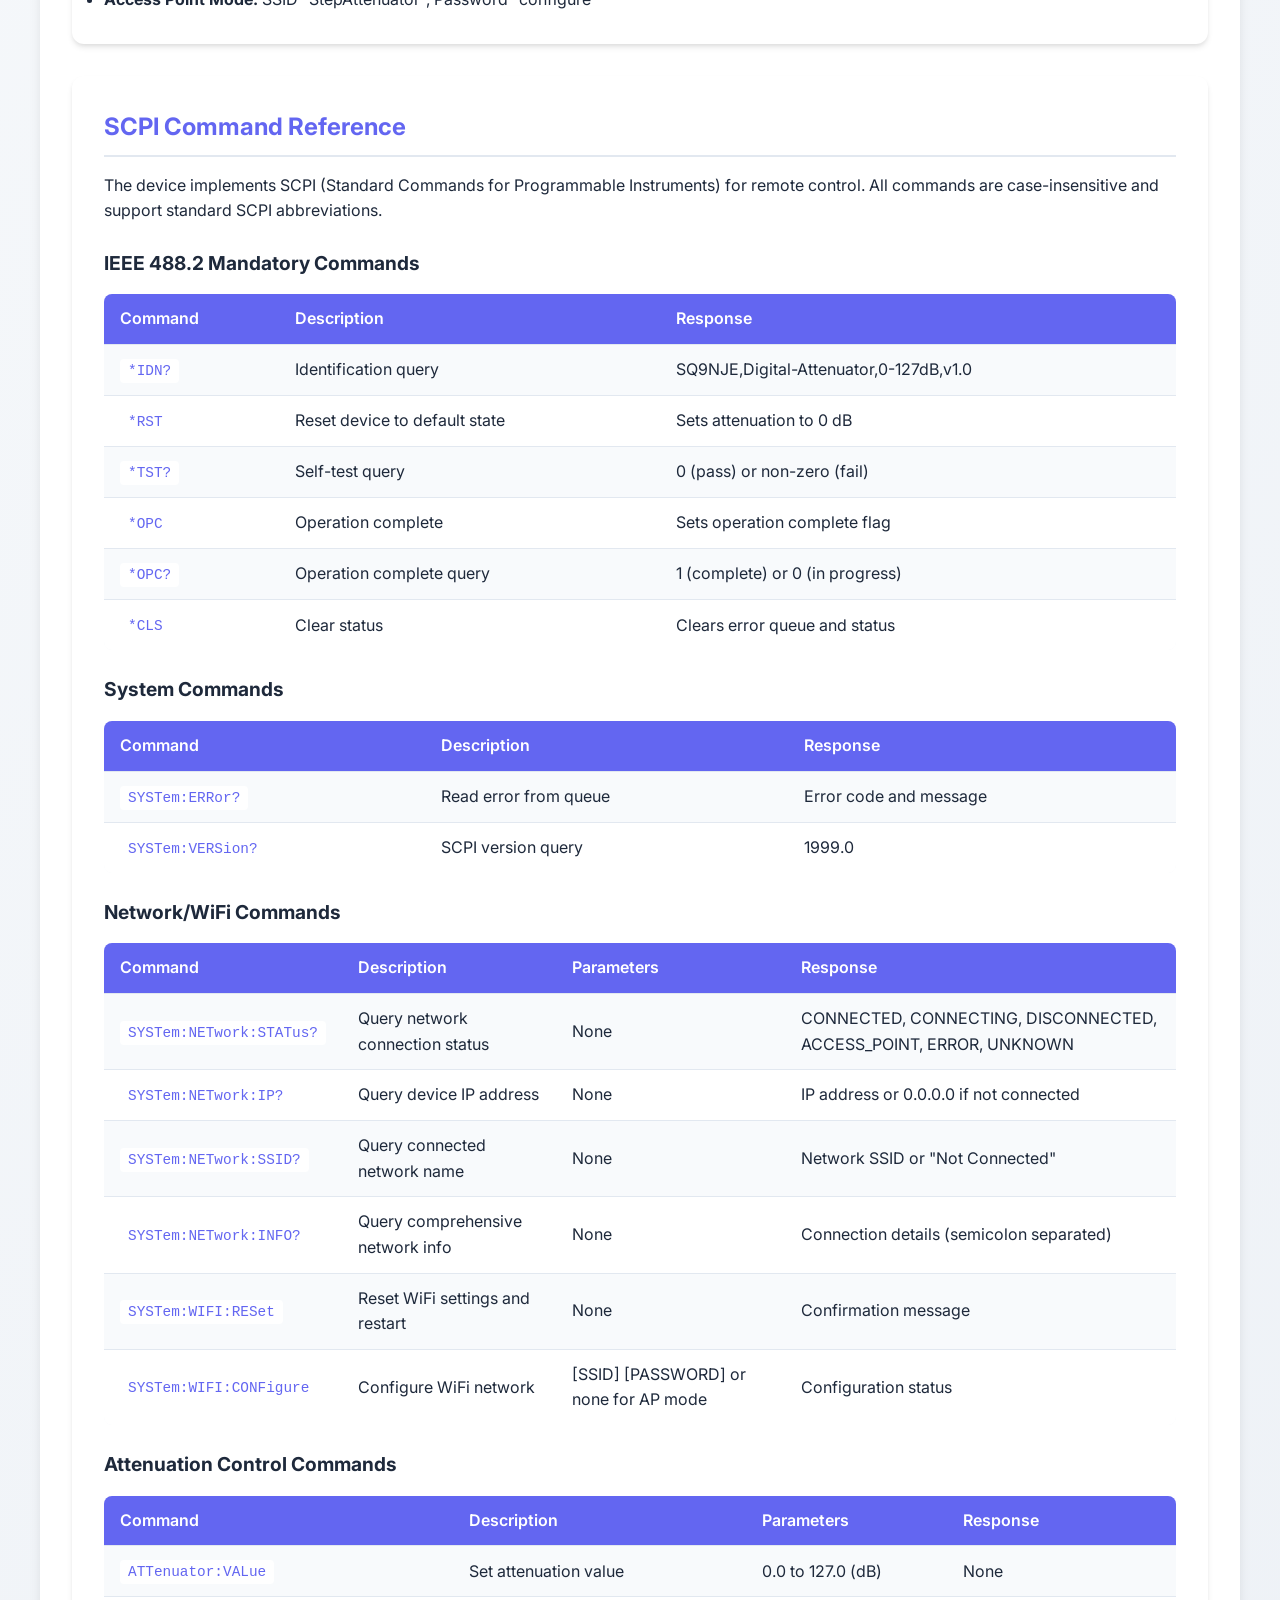
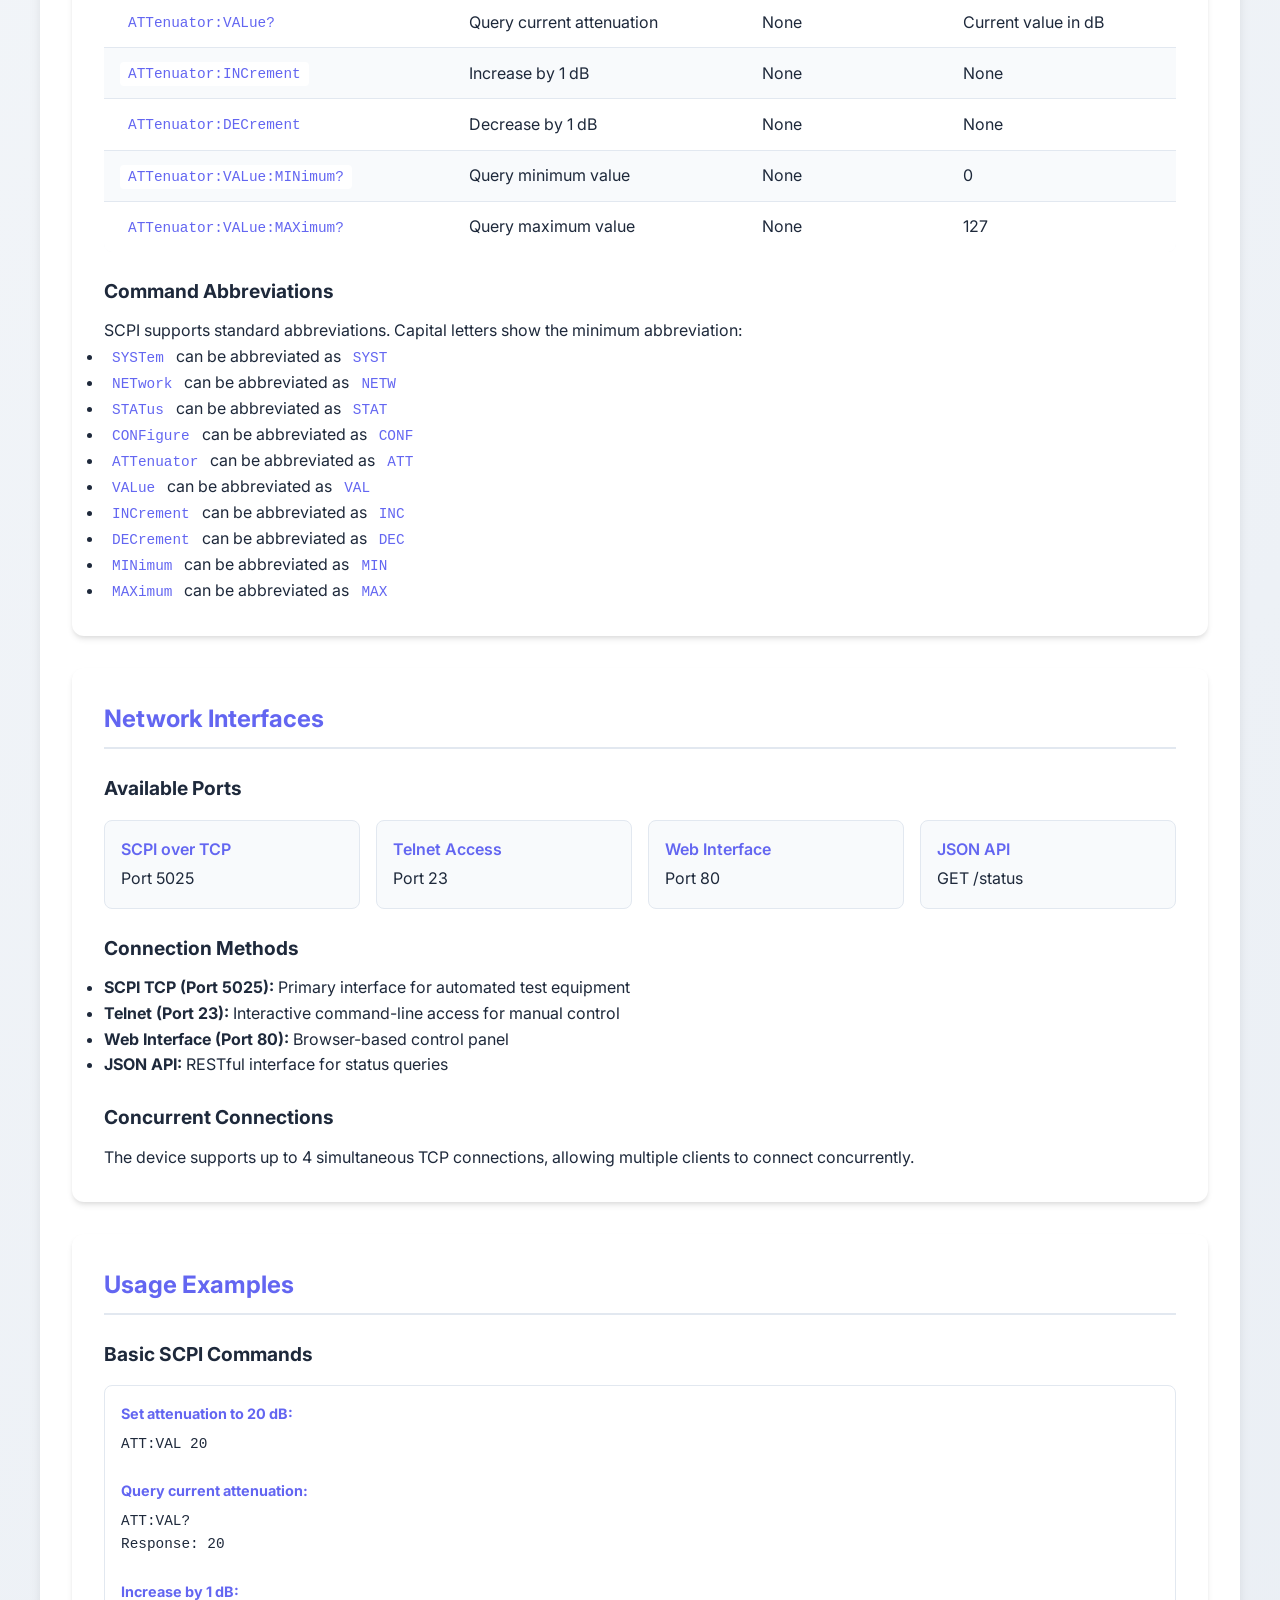
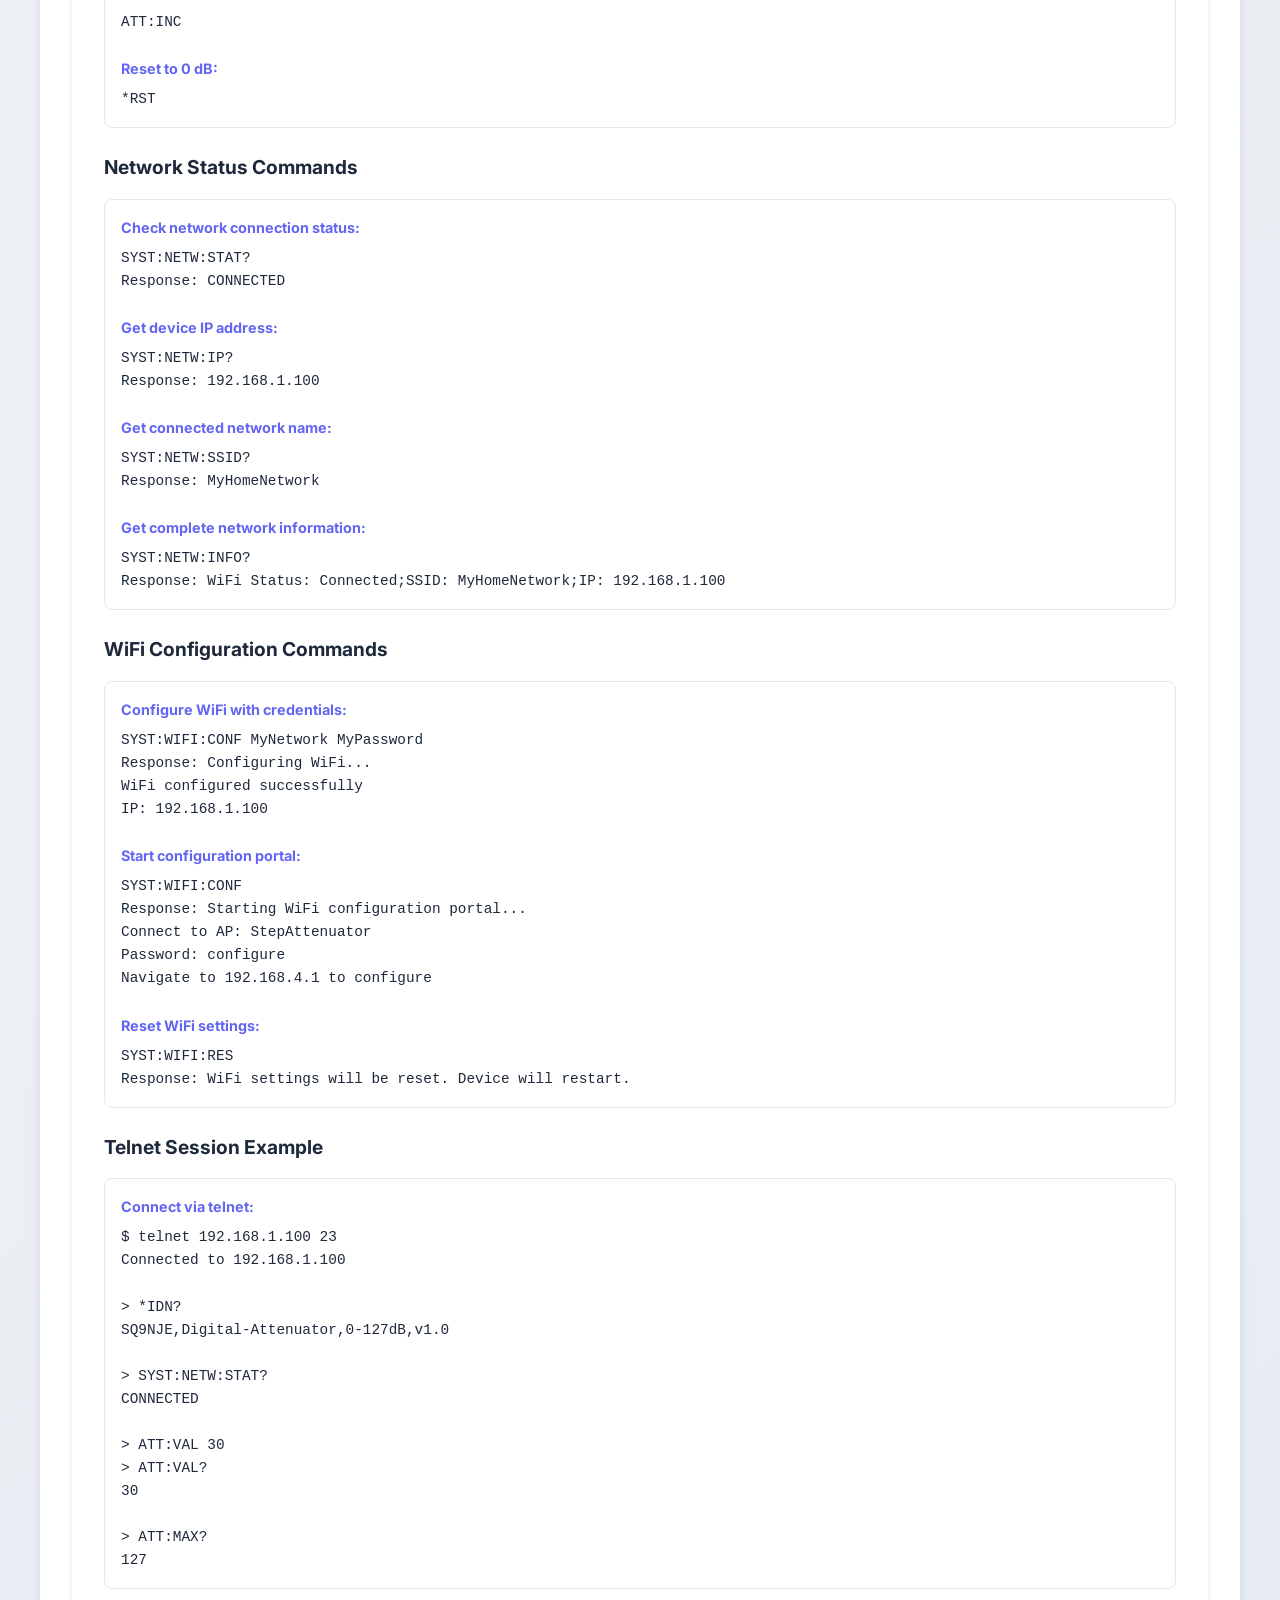
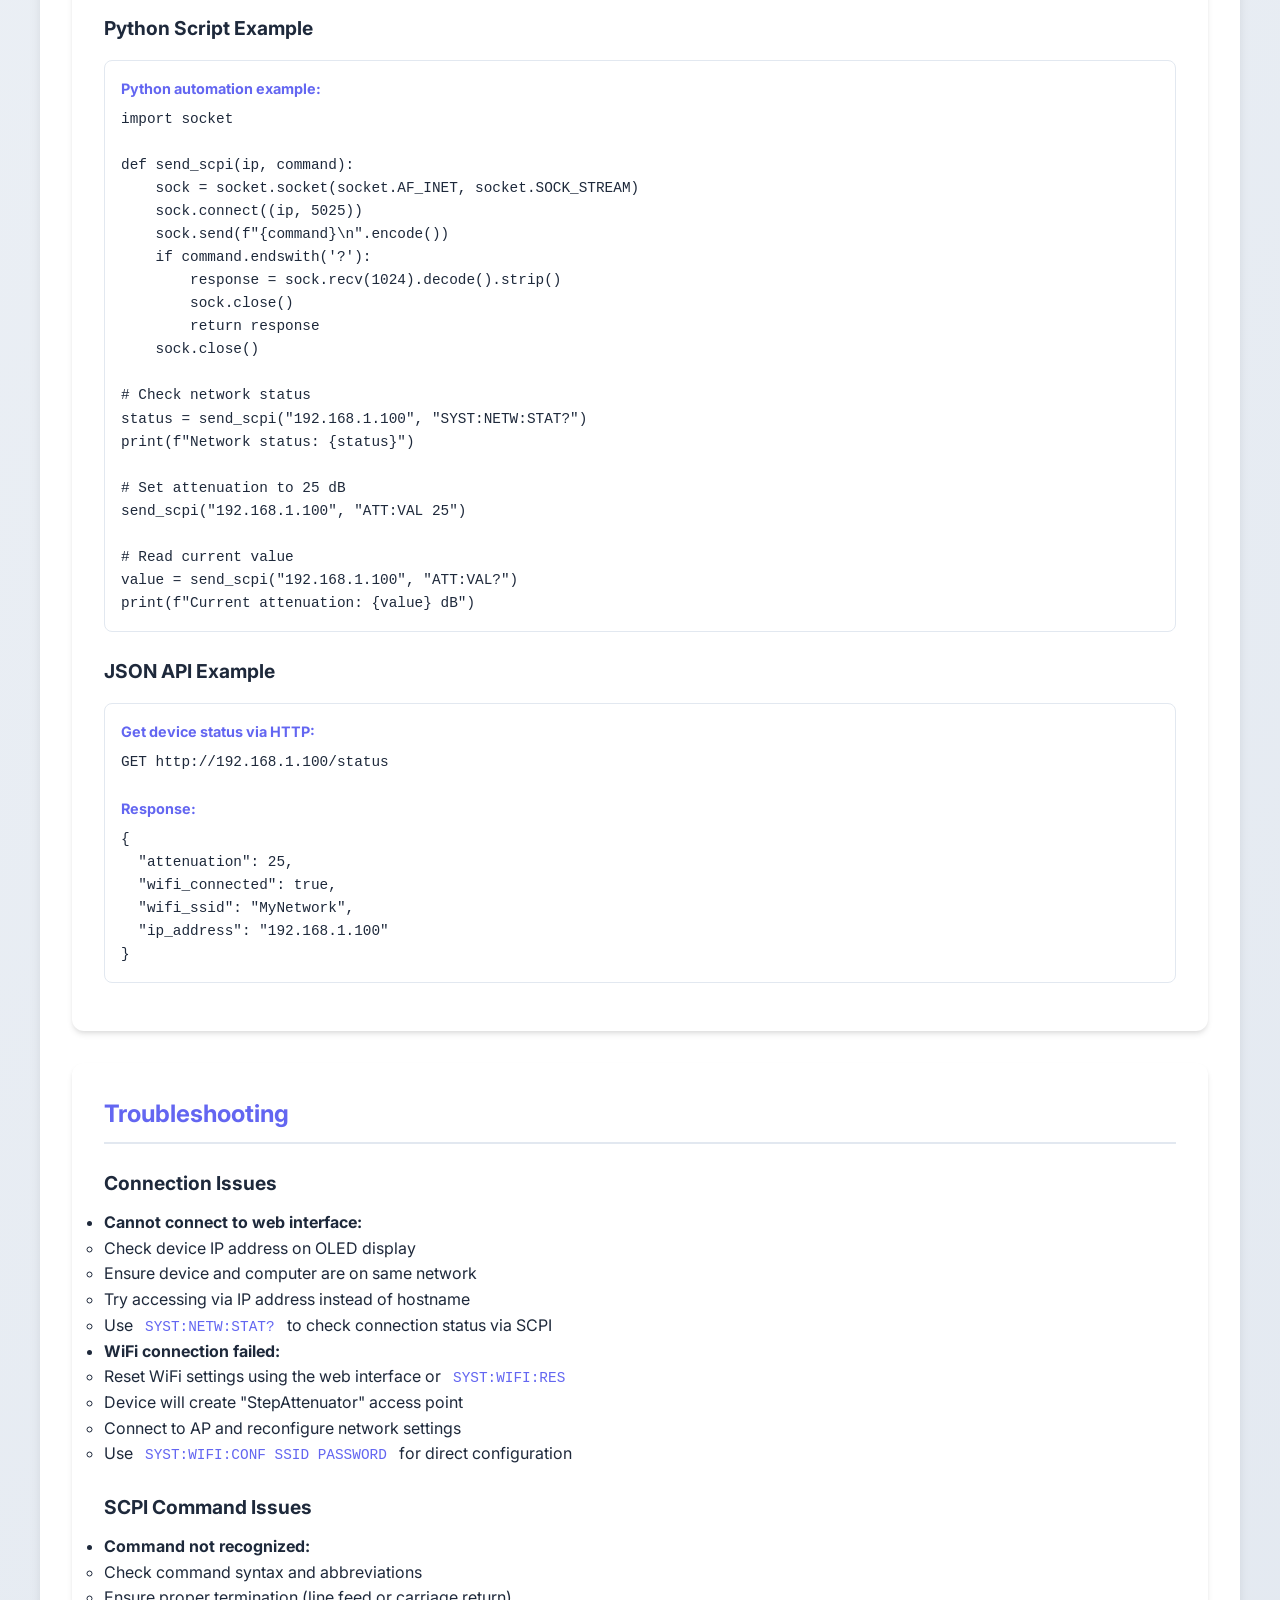
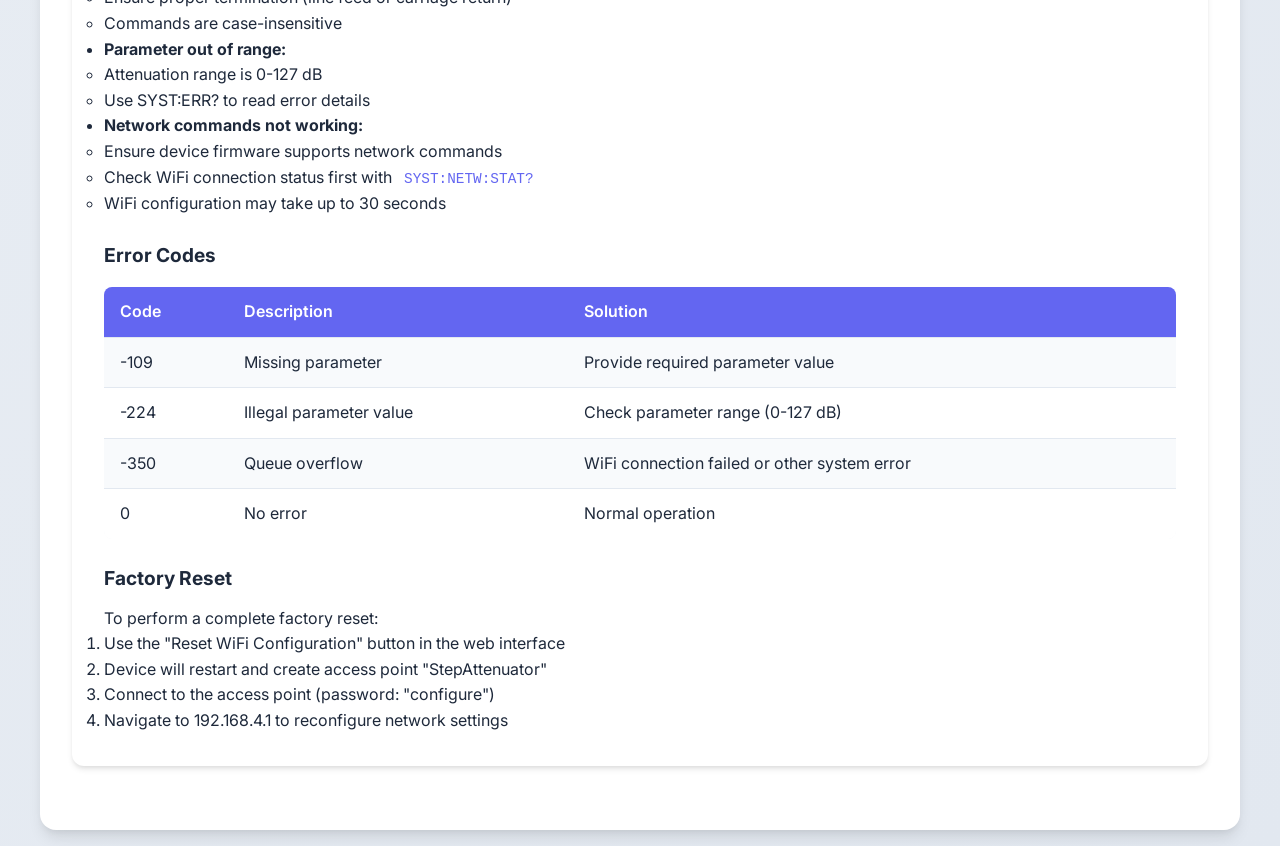
==== commit ec6f8d05: "FW 0.1.0" ====
--- a/firmware/step_attenuator/data/help.html
+++ b/firmware/step_attenuator/data/help.html
@@ -1,594 +1,540 @@
-<!DOCTYPE html>
-<html>
-<head>
-    <title>Help - Digital Attenuator</title>
-    <meta charset='UTF-8'>
-    <meta name='viewport' content='width=device-width, initial-scale=1'>
-    <link rel="preconnect" href="https://fonts.googleapis.com">
-    <link rel="preconnect" href="https://fonts.gstatic.com" crossorigin>
-    <link href="https://fonts.googleapis.com/css2?family=Inter:wght@300;400;500;600;700&display=swap" rel="stylesheet">
-    <link rel="stylesheet" href="style.css">
-    <style>
-        .help-nav {
-            background: var(--card-bg);
-            border-radius: 12px;
-            padding: 1.5rem;
-            margin-bottom: 2rem;
-            box-shadow: var(--card-shadow);
-        }
-        
-        .help-nav ul {
-            list-style: none;
-            padding: 0;
-            margin: 0;
-            display: grid;
-            grid-template-columns: repeat(auto-fit, minmax(200px, 1fr));
-            gap: 0.5rem;
-        }
-        
-        .help-nav li {
-            margin: 0;
-        }
-        
-        .help-nav a {
-            color: var(--primary-color);
-            text-decoration: none;
-            padding: 0.5rem 1rem;
-            border-radius: 8px;
-            display: block;
-            transition: background-color 0.2s;
-        }
-        
-        .help-nav a:hover {
-            background: var(--primary-color);
-            color: white;
-        }
-        
-        .help-section {
-            background: var(--card-bg);
-            border-radius: 12px;
-            padding: 2rem;
-            margin-bottom: 2rem;
-            box-shadow: var(--card-shadow);
-        }
-        
-        .help-section h2 {
-            color: var(--primary-color);
-            margin-top: 0;
-            margin-bottom: 1rem;
-            font-size: 1.5rem;
-            border-bottom: 2px solid var(--border-color);
-            padding-bottom: 0.5rem;
-        }
-        
-        .help-section h3 {
-            color: var(--text-color);
-            margin-top: 1.5rem;
-            margin-bottom: 0.75rem;
-            font-size: 1.2rem;
-        }
-        
-        .command-table {
-            width: 100%;
-            border-collapse: collapse;
-            margin: 1rem 0;
-            background: var(--bg-color);
-            border-radius: 8px;
-            overflow: hidden;
-        }
-        
-        .command-table th,
-        .command-table td {
-            padding: 0.75rem 1rem;
-            text-align: left;
-            border-bottom: 1px solid var(--border-color);
-        }
-        
-        .command-table th {
-            background: var(--primary-color);
-            color: white;
-            font-weight: 600;
-        }
-        
-        .command-table tr:last-child td {
-            border-bottom: none;
-        }
-        
-        .command-table tr:nth-child(even) {
-            background: var(--card-bg);
-        }
-        
-        .command-code {
-            font-family: 'Courier New', monospace;
-            background: var(--card-bg);
-            padding: 0.25rem 0.5rem;
-            border-radius: 4px;
-            font-size: 0.9rem;
-            color: var(--primary-color);
-        }
-        
-        .example-box {
-            background: var(--card-bg);
-            border: 1px solid var(--border-color);
-            border-radius: 8px;
-            padding: 1rem;
-            margin: 1rem 0;
-            font-family: 'Courier New', monospace;
-            font-size: 0.9rem;
-        }
-        
-        .example-title {
-            font-weight: bold;
-            margin-bottom: 0.5rem;
-            color: var(--primary-color);
-            font-family: 'Inter', sans-serif;
-        }
-        
-        .spec-grid {
-            display: grid;
-            grid-template-columns: repeat(auto-fit, minmax(250px, 1fr));
-            gap: 1rem;
-            margin: 1rem 0;
-        }
-        
-        .spec-item {
-            background: var(--bg-color);
-            padding: 1rem;
-            border-radius: 8px;
-            border: 1px solid var(--border-color);
-        }
-        
-        .spec-label {
-            font-weight: 600;
-            color: var(--primary-color);
-            margin-bottom: 0.25rem;
-        }
-        
-        .spec-value {
-            color: var(--text-color);
-        }
-        
-        .back-button {
-            position: fixed;
-            top: 2rem;
-            right: 2rem;
-            background: var(--primary-color);
-            color: white;
-            padding: 0.75rem 1.5rem;
-            border-radius: 8px;
-            text-decoration: none;
-            font-weight: 500;
-            box-shadow: var(--card-shadow);
-            transition: transform 0.2s;
-        }
-        
-        .back-button:hover {
-            transform: translateY(-2px);
-            color: white;
-        }
-        
-        @media (max-width: 768px) {
-            .back-button {
-                position: static;
-                display: block;
-                text-align: center;
-                margin-bottom: 2rem;
-            }
-        }
-    </style>
-</head>
-<body>
-    <div class='container'>
-        <a href='/' class='back-button'>← Back to Control</a>
-        
-        <div class='header'>
-            <h1>Digital Attenuator - Help & Documentation</h1>
-            <p>Complete guide to features and SCPI commands</p>
-        </div>
-        
-        <div class='main-content'>
-            <!-- Quick Navigation -->
-            <nav class='help-nav'>
-                <h3 style='margin-top: 0; margin-bottom: 1rem;'>Quick Navigation</h3>
-                <ul>
-                    <li><a href='#overview'>Device Overview</a></li>
-                    <li><a href='#web-interface'>Web Interface</a></li>
-                    <li><a href='#scpi-commands'>SCPI Commands</a></li>
-                    <li><a href='#network-interfaces'>Network Interfaces</a></li>
-                    <li><a href='#examples'>Usage Examples</a></li>
-                    <li><a href='#troubleshooting'>Troubleshooting</a></li>
-                </ul>
-            </nav>
-            
-            <!-- Device Overview -->
-            <section class='help-section' id='overview'>
-                <h2>Device Overview</h2>
-                <p>The Digital Attenuator is a programmable RF attenuator designed for test and measurement applications. It provides precise attenuation control from 0 to 127 dB in 1 dB steps.</p>
-                
-                <h3>Technical Specifications</h3>
-                <div class='spec-grid'>
-                    <div class='spec-item'>
-                        <div class='spec-label'>Attenuation Range</div>
-                        <div class='spec-value'>0 - 127 dB</div>
-                    </div>
-                    <div class='spec-item'>
-                        <div class='spec-label'>Step Size</div>
-                        <div class='spec-value'>1 dB</div>
-                    </div>
-                    <div class='spec-item'>
-                        <div class='spec-label'>Control Interfaces</div>
-                        <div class='spec-value'>Web, SCPI, Telnet, Rotary Encoder</div>
-                    </div>
-                    <div class='spec-item'>
-                        <div class='spec-label'>Network Connectivity</div>
-                        <div class='spec-value'>WiFi 802.11 b/g/n</div>
-                    </div>
-                    <div class='spec-item'>
-                        <div class='spec-label'>Display</div>
-                        <div class='spec-value'>OLED with real-time value</div>
-                    </div>
-                    <div class='spec-item'>
-                        <div class='spec-label'>Manufacturer</div>
-                        <div class='spec-value'>Quirky Solutions by SQ9NJE</div>
-                    </div>
-                </div>
-            </section>
-            
-            <!-- Web Interface -->
-            <section class='help-section' id='web-interface'>
-                <h2>Web Interface Features</h2>
-                
-                <h3>Main Controls</h3>
-                <ul>
-                    <li><strong>Current Value Display:</strong> Shows the current attenuation value in real-time</li>
-                    <li><strong>Quick Presets:</strong> Buttons for common values (0, 10, 20, 30, 40, 50, 60, 80 dB)</li>
-                    <li><strong>Fine Control:</strong> +1/-1 dB adjustment buttons</li>
-                    <li><strong>Custom Value:</strong> Direct input field for any value from 0-127 dB</li>
-                </ul>
-                
-                <h3>Keyboard Shortcuts</h3>
-                <ul>
-                    <li><strong>Ctrl + ↑:</strong> Increase attenuation by 1 dB</li>
-                    <li><strong>Ctrl + ↓:</strong> Decrease attenuation by 1 dB</li>
-                    <li><strong>Ctrl + 0:</strong> Reset to 0 dB attenuation</li>
-                </ul>
-                
-                <h3>Status Information</h3>
-                <ul>
-                    <li><strong>Connection Status:</strong> WiFi connection state</li>
-                    <li><strong>Network:</strong> Connected SSID</li>
-                    <li><strong>IP Address:</strong> Current device IP</li>
-                    <li><strong>Last Update:</strong> Timestamp of last status refresh</li>
-                </ul>
-                
-                <h3>System Configuration</h3>
-                <ul>
-                    <li><strong>WiFi Reset:</strong> Reset network settings and restart in AP mode</li>
-                    <li><strong>Access Point Mode:</strong> SSID "StepAttenuator", Password "configure"</li>
-                </ul>
-            </section>
-            
-            <!-- SCPI Commands -->
-            <section class='help-section' id='scpi-commands'>
-                <h2>SCPI Command Reference</h2>
-                <p>The device implements SCPI (Standard Commands for Programmable Instruments) for remote control. All commands are case-insensitive and support standard SCPI abbreviations.</p>
-                
-                <h3>IEEE 488.2 Mandatory Commands</h3>
-                <table class='command-table'>
-                    <thead>
-                        <tr>
-                            <th>Command</th>
-                            <th>Description</th>
-                            <th>Response</th>
-                        </tr>
-                    </thead>
-                    <tbody>
-                        <tr>
-                            <td><span class='command-code'>*IDN?</span></td>
-                            <td>Identification query</td>
-                            <td>SQ9NJE,Digital-Attenuator,0-127dB,v1.0</td>
-                        </tr>
-                        <tr>
-                            <td><span class='command-code'>*RST</span></td>
-                            <td>Reset device to default state</td>
-                            <td>Sets attenuation to 0 dB</td>
-                        </tr>
-                        <tr>
-                            <td><span class='command-code'>*TST?</span></td>
-                            <td>Self-test query</td>
-                            <td>0 (pass) or non-zero (fail)</td>
-                        </tr>
-                        <tr>
-                            <td><span class='command-code'>*OPC</span></td>
-                            <td>Operation complete</td>
-                            <td>Sets operation complete flag</td>
-                        </tr>
-                        <tr>
-                            <td><span class='command-code'>*OPC?</span></td>
-                            <td>Operation complete query</td>
-                            <td>1 (complete) or 0 (in progress)</td>
-                        </tr>
-                        <tr>
-                            <td><span class='command-code'>*CLS</span></td>
-                            <td>Clear status</td>
-                            <td>Clears error queue and status</td>
-                        </tr>
-                    </tbody>
-                </table>
-                
-                <h3>System Commands</h3>
-                <table class='command-table'>
-                    <thead>
-                        <tr>
-                            <th>Command</th>
-                            <th>Description</th>
-                            <th>Response</th>
-                        </tr>
-                    </thead>
-                    <tbody>
-                        <tr>
-                            <td><span class='command-code'>SYSTem:ERRor?</span></td>
-                            <td>Read error from queue</td>
-                            <td>Error code and message</td>
-                        </tr>
-                        <tr>
-                            <td><span class='command-code'>SYSTem:VERSion?</span></td>
-                            <td>SCPI version query</td>
-                            <td>1999.0</td>
-                        </tr>
-                    </tbody>
-                </table>
-                
-                <h3>Attenuation Control Commands</h3>
-                <table class='command-table'>
-                    <thead>
-                        <tr>
-                            <th>Command</th>
-                            <th>Description</th>
-                            <th>Parameters</th>
-                            <th>Response</th>
-                        </tr>
-                    </thead>
-                    <tbody>
-                        <tr>
-                            <td><span class='command-code'>ATTenuator:VALue</span></td>
-                            <td>Set attenuation value</td>
-                            <td>0.0 to 127.0 (dB)</td>
-                            <td>None</td>
-                        </tr>
-                        <tr>
-                            <td><span class='command-code'>ATTenuator:VALue?</span></td>
-                            <td>Query current attenuation</td>
-                            <td>None</td>
-                            <td>Current value in dB</td>
-                        </tr>
-                        <tr>
-                            <td><span class='command-code'>ATTenuator:INCrement</span></td>
-                            <td>Increase by 1 dB</td>
-                            <td>None</td>
-                            <td>None</td>
-                        </tr>
-                        <tr>
-                            <td><span class='command-code'>ATTenuator:DECrement</span></td>
-                            <td>Decrease by 1 dB</td>
-                            <td>None</td>
-                            <td>None</td>
-                        </tr>
-                        <tr>
-                            <td><span class='command-code'>ATTenuator:VALue:MINimum?</span></td>
-                            <td>Query minimum value</td>
-                            <td>None</td>
-                            <td>0</td>
-                        </tr>
-                        <tr>
-                            <td><span class='command-code'>ATTenuator:VALue:MAXimum?</span></td>
-                            <td>Query maximum value</td>
-                            <td>None</td>
-                            <td>127</td>
-                        </tr>
-                    </tbody>
-                </table>
-                
-                <h3>Command Abbreviations</h3>
-                <p>SCPI supports standard abbreviations. Capital letters show the minimum abbreviation:</p>
-                <ul>
-                    <li><span class='command-code'>ATTenuator</span> can be abbreviated as <span class='command-code'>ATT</span></li>
-                    <li><span class='command-code'>VALue</span> can be abbreviated as <span class='command-code'>VAL</span></li>
-                    <li><span class='command-code'>INCrement</span> can be abbreviated as <span class='command-code'>INC</span></li>
-                    <li><span class='command-code'>DECrement</span> can be abbreviated as <span class='command-code'>DEC</span></li>
-                    <li><span class='command-code'>MINimum</span> can be abbreviated as <span class='command-code'>MIN</span></li>
-                    <li><span class='command-code'>MAXimum</span> can be abbreviated as <span class='command-code'>MAX</span></li>
-                </ul>
-            </section>
-            
-            <!-- Network Interfaces -->
-            <section class='help-section' id='network-interfaces'>
-                <h2>Network Interfaces</h2>
-                
-                <h3>Available Ports</h3>
-                <div class='spec-grid'>
-                    <div class='spec-item'>
-                        <div class='spec-label'>SCPI over TCP</div>
-                        <div class='spec-value'>Port 5025</div>
-                    </div>
-                    <div class='spec-item'>
-                        <div class='spec-label'>Telnet Access</div>
-                        <div class='spec-value'>Port 23</div>
-                    </div>
-                    <div class='spec-item'>
-                        <div class='spec-label'>Web Interface</div>
-                        <div class='spec-value'>Port 80</div>
-                    </div>
-                    <div class='spec-item'>
-                        <div class='spec-label'>JSON API</div>
-                        <div class='spec-value'>GET /status</div>
-                    </div>
-                </div>
-                
-                <h3>Connection Methods</h3>
-                <ul>
-                    <li><strong>SCPI TCP (Port 5025):</strong> Primary interface for automated test equipment</li>
-                    <li><strong>Telnet (Port 23):</strong> Interactive command-line access for manual control</li>
-                    <li><strong>Web Interface (Port 80):</strong> Browser-based control panel</li>
-                    <li><strong>JSON API:</strong> RESTful interface for status queries</li>
-                </ul>
-                
-                <h3>Concurrent Connections</h3>
-                <p>The device supports up to 4 simultaneous TCP connections, allowing multiple clients to connect concurrently.</p>
-            </section>
-            
-            <!-- Usage Examples -->
-            <section class='help-section' id='examples'>
-                <h2>Usage Examples</h2>
-                
-                <h3>Basic SCPI Commands</h3>
-                <div class='example-box'>
-                    <div class='example-title'>Set attenuation to 20 dB:</div>
-                    ATT:VAL 20<br>
-                    <br>
-                    <div class='example-title'>Query current attenuation:</div>
-                    ATT:VAL?<br>
-                    Response: 20<br>
-                    <br>
-                    <div class='example-title'>Increase by 1 dB:</div>
-                    ATT:INC<br>
-                    <br>
-                    <div class='example-title'>Reset to 0 dB:</div>
-                    *RST
-                </div>
-                
-                <h3>Telnet Session Example</h3>
-                <div class='example-box'>
-                    <div class='example-title'>Connect via telnet:</div>
-                    $ telnet 192.168.1.100 23<br>
-                    Connected to 192.168.1.100<br>
-                    <br>
-                    > *IDN?<br>
-                    SQ9NJE,Digital-Attenuator,0-127dB,v1.0<br>
-                    <br>
-                    > ATT:VAL 30<br>
-                    > ATT:VAL?<br>
-                    30<br>
-                    <br>
-                    > ATT:MAX?<br>
-                    127
-                </div>
-                
-                <h3>Python Script Example</h3>
-                <div class='example-box'>
-                    <div class='example-title'>Python automation example:</div>
-                    import socket<br>
-                    <br>
-                    def send_scpi(ip, command):<br>
-                    &nbsp;&nbsp;&nbsp;&nbsp;sock = socket.socket(socket.AF_INET, socket.SOCK_STREAM)<br>
-                    &nbsp;&nbsp;&nbsp;&nbsp;sock.connect((ip, 5025))<br>
-                    &nbsp;&nbsp;&nbsp;&nbsp;sock.send(f"{command}\n".encode())<br>
-                    &nbsp;&nbsp;&nbsp;&nbsp;if command.endswith('?'):<br>
-                    &nbsp;&nbsp;&nbsp;&nbsp;&nbsp;&nbsp;&nbsp;&nbsp;response = sock.recv(1024).decode().strip()<br>
-                    &nbsp;&nbsp;&nbsp;&nbsp;&nbsp;&nbsp;&nbsp;&nbsp;sock.close()<br>
-                    &nbsp;&nbsp;&nbsp;&nbsp;&nbsp;&nbsp;&nbsp;&nbsp;return response<br>
-                    &nbsp;&nbsp;&nbsp;&nbsp;sock.close()<br>
-                    <br>
-                    # Set attenuation to 25 dB<br>
-                    send_scpi("192.168.1.100", "ATT:VAL 25")<br>
-                    <br>
-                    # Read current value<br>
-                    value = send_scpi("192.168.1.100", "ATT:VAL?")<br>
-                    print(f"Current attenuation: {value} dB")
-                </div>
-                
-                <h3>JSON API Example</h3>
-                <div class='example-box'>
-                    <div class='example-title'>Get device status via HTTP:</div>
-                    GET http://192.168.1.100/status<br>
-                    <br>
-                    <div class='example-title'>Response:</div>
-                    {<br>
-                    &nbsp;&nbsp;"attenuation": 25,<br>
-                    &nbsp;&nbsp;"wifi_connected": true,<br>
-                    &nbsp;&nbsp;"wifi_ssid": "MyNetwork",<br>
-                    &nbsp;&nbsp;"ip_address": "192.168.1.100"<br>
-                    }
-                </div>
-            </section>
-            
-            <!-- Troubleshooting -->
-            <section class='help-section' id='troubleshooting'>
-                <h2>Troubleshooting</h2>
-                
-                <h3>Connection Issues</h3>
-                <ul>
-                    <li><strong>Cannot connect to web interface:</strong>
-                        <ul>
-                            <li>Check device IP address on OLED display</li>
-                            <li>Ensure device and computer are on same network</li>
-                            <li>Try accessing via IP address instead of hostname</li>
-                        </ul>
-                    </li>
-                    <li><strong>WiFi connection failed:</strong>
-                        <ul>
-                            <li>Reset WiFi settings using the web interface</li>
-                            <li>Device will create "StepAttenuator" access point</li>
-                            <li>Connect to AP and reconfigure network settings</li>
-                        </ul>
-                    </li>
-                </ul>
-                
-                <h3>SCPI Command Issues</h3>
-                <ul>
-                    <li><strong>Command not recognized:</strong>
-                        <ul>
-                            <li>Check command syntax and abbreviations</li>
-                            <li>Ensure proper termination (line feed or carriage return)</li>
-                            <li>Commands are case-insensitive</li>
-                        </ul>
-                    </li>
-                    <li><strong>Parameter out of range:</strong>
-                        <ul>
-                            <li>Attenuation range is 0-127 dB</li>
-                            <li>Use SYST:ERR? to read error details</li>
-                        </ul>
-                    </li>
-                </ul>
-                
-                <h3>Error Codes</h3>
-                <table class='command-table'>
-                    <thead>
-                        <tr>
-                            <th>Code</th>
-                            <th>Description</th>
-                            <th>Solution</th>
-                        </tr>
-                    </thead>
-                    <tbody>
-                        <tr>
-                            <td>-109</td>
-                            <td>Missing parameter</td>
-                            <td>Provide required parameter value</td>
-                        </tr>
-                        <tr>
-                            <td>-224</td>
-                            <td>Illegal parameter value</td>
-                            <td>Check parameter range (0-127 dB)</td>
-                        </tr>
-                        <tr>
-                            <td>0</td>
-                            <td>No error</td>
-                            <td>Normal operation</td>
-                        </tr>
-                    </tbody>
-                </table>
-                
-                <h3>Factory Reset</h3>
-                <p>To perform a complete factory reset:</p>
-                <ol>
-                    <li>Use the "Reset WiFi Configuration" button in the web interface</li>
-                    <li>Device will restart and create access point "StepAttenuator"</li>
-                    <li>Connect to the access point (password: "configure")</li>
-                    <li>Navigate to 192.168.4.1 to reconfigure network settings</li>
-                </ol>
-            </section>
-        </div>
-    </div>
-</body>
-</html>
+<!DOCTYPE html>
+<html>
+<head>
+    <title>Help - Digital Attenuator</title>
+    <meta charset='UTF-8'>
+    <meta name='viewport' content='width=device-width, initial-scale=1'>
+    <link rel="preconnect" href="https://fonts.googleapis.com">
+    <link rel="preconnect" href="https://fonts.gstatic.com" crossorigin>
+    <link href="https://fonts.googleapis.com/css2?family=Inter:wght@300;400;500;600;700&display=swap" rel="stylesheet">
+    <link rel="stylesheet" href="style.css">
+</head>
+<body>
+    <div class='container'>
+        <a href='/' class='back-button'>← Back to Control</a>
+        
+        <div class='header'>
+            <h1>Digital Attenuator - Help & Documentation</h1>
+            <p>Complete guide to features and SCPI commands</p>
+        </div>
+        
+        <div class='main-content'>
+            <!-- Quick Navigation -->
+            <nav class='help-nav'>
+                <h3 style='margin-top: 0; margin-bottom: 1rem;'>Quick Navigation</h3>
+                <ul>
+                    <li><a href='#overview'>Device Overview</a></li>
+                    <li><a href='#web-interface'>Web Interface</a></li>
+                    <li><a href='#scpi-commands'>SCPI Commands</a></li>
+                    <li><a href='#network-interfaces'>Network Interfaces</a></li>
+                    <li><a href='#examples'>Usage Examples</a></li>
+                    <li><a href='#troubleshooting'>Troubleshooting</a></li>
+                </ul>
+            </nav>
+            
+            <!-- Device Overview -->
+            <section class='help-section' id='overview'>
+                <h2>Device Overview</h2>
+                <p>The Digital Attenuator is a programmable RF attenuator designed for test and measurement applications. It provides precise attenuation control from 0 to 127 dB in 1 dB steps.</p>
+                
+                <h3>Technical Specifications</h3>
+                <div class='spec-grid'>
+                    <div class='spec-item'>
+                        <div class='spec-label'>Attenuation Range</div>
+                        <div class='spec-value'>0 - 127 dB</div>
+                    </div>
+                    <div class='spec-item'>
+                        <div class='spec-label'>Step Size</div>
+                        <div class='spec-value'>1 dB</div>
+                    </div>
+                    <div class='spec-item'>
+                        <div class='spec-label'>Control Interfaces</div>
+                        <div class='spec-value'>Web, SCPI, Telnet, Rotary Encoder</div>
+                    </div>
+                    <div class='spec-item'>
+                        <div class='spec-label'>Network Connectivity</div>
+                        <div class='spec-value'>WiFi 802.11 b/g/n</div>
+                    </div>
+                    <div class='spec-item'>
+                        <div class='spec-label'>Display</div>
+                        <div class='spec-value'>OLED with real-time value</div>
+                    </div>
+                    <div class='spec-item'>
+                        <div class='spec-label'>Manufacturer</div>
+                        <div class='spec-value'>Quirky Solutions by SQ9NJE</div>
+                    </div>
+                </div>
+            </section>
+            
+            <!-- Web Interface -->
+            <section class='help-section' id='web-interface'>
+                <h2>Web Interface Features</h2>
+                
+                <h3>Main Controls</h3>
+                <ul>
+                    <li><strong>Current Value Display:</strong> Shows the current attenuation value in real-time</li>
+                    <li><strong>Quick Presets:</strong> Buttons for common values (0, 10, 20, 30, 40, 50, 60, 80 dB)</li>
+                    <li><strong>Fine Control:</strong> +1/-1 dB adjustment buttons</li>
+                    <li><strong>Custom Value:</strong> Direct input field for any value from 0-127 dB</li>
+                </ul>
+                
+                <h3>Keyboard Shortcuts</h3>
+                <ul>
+                    <li><strong>Ctrl + ↑:</strong> Increase attenuation by 1 dB</li>
+                    <li><strong>Ctrl + ↓:</strong> Decrease attenuation by 1 dB</li>
+                    <li><strong>Ctrl + 0:</strong> Reset to 0 dB attenuation</li>
+                </ul>
+                
+                <h3>Status Information</h3>
+                <ul>
+                    <li><strong>Connection Status:</strong> WiFi connection state</li>
+                    <li><strong>Network:</strong> Connected SSID</li>
+                    <li><strong>IP Address:</strong> Current device IP</li>
+                    <li><strong>Last Update:</strong> Timestamp of last status refresh</li>
+                </ul>
+                
+                <h3>System Configuration</h3>
+                <ul>
+                    <li><strong>WiFi Reset:</strong> Reset network settings and restart in AP mode</li>
+                    <li><strong>Access Point Mode:</strong> SSID "StepAttenuator", Password "configure"</li>
+                </ul>
+            </section>
+            
+            <!-- SCPI Commands -->
+            <section class='help-section' id='scpi-commands'>
+                <h2>SCPI Command Reference</h2>
+                <p>The device implements SCPI (Standard Commands for Programmable Instruments) for remote control. All commands are case-insensitive and support standard SCPI abbreviations.</p>
+                
+                <h3>IEEE 488.2 Mandatory Commands</h3>
+                <table class='command-table'>
+                    <thead>
+                        <tr>
+                            <th>Command</th>
+                            <th>Description</th>
+                            <th>Response</th>
+                        </tr>
+                    </thead>
+                    <tbody>
+                        <tr>
+                            <td><span class='command-code'>*IDN?</span></td>
+                            <td>Identification query</td>
+                            <td>SQ9NJE,Digital-Attenuator,0-127dB,v1.0</td>
+                        </tr>
+                        <tr>
+                            <td><span class='command-code'>*RST</span></td>
+                            <td>Reset device to default state</td>
+                            <td>Sets attenuation to 0 dB</td>
+                        </tr>
+                        <tr>
+                            <td><span class='command-code'>*TST?</span></td>
+                            <td>Self-test query</td>
+                            <td>0 (pass) or non-zero (fail)</td>
+                        </tr>
+                        <tr>
+                            <td><span class='command-code'>*OPC</span></td>
+                            <td>Operation complete</td>
+                            <td>Sets operation complete flag</td>
+                        </tr>
+                        <tr>
+                            <td><span class='command-code'>*OPC?</span></td>
+                            <td>Operation complete query</td>
+                            <td>1 (complete) or 0 (in progress)</td>
+                        </tr>
+                        <tr>
+                            <td><span class='command-code'>*CLS</span></td>
+                            <td>Clear status</td>
+                            <td>Clears error queue and status</td>
+                        </tr>
+                    </tbody>
+                </table>
+                
+                <h3>System Commands</h3>
+                <table class='command-table'>
+                    <thead>
+                        <tr>
+                            <th>Command</th>
+                            <th>Description</th>
+                            <th>Response</th>
+                        </tr>
+                    </thead>
+                    <tbody>
+                        <tr>
+                            <td><span class='command-code'>SYSTem:ERRor?</span></td>
+                            <td>Read error from queue</td>
+                            <td>Error code and message</td>
+                        </tr>
+                        <tr>
+                            <td><span class='command-code'>SYSTem:VERSion?</span></td>
+                            <td>SCPI version query</td>
+                            <td>1999.0</td>
+                        </tr>
+                    </tbody>
+                </table>
+                
+                <h3>Network/WiFi Commands</h3>
+                <table class='command-table'>
+                    <thead>
+                        <tr>
+                            <th>Command</th>
+                            <th>Description</th>
+                            <th>Parameters</th>
+                            <th>Response</th>
+                        </tr>
+                    </thead>
+                    <tbody>
+                        <tr>
+                            <td><span class='command-code'>SYSTem:NETwork:STATus?</span></td>
+                            <td>Query network connection status</td>
+                            <td>None</td>
+                            <td>CONNECTED, CONNECTING, DISCONNECTED, ACCESS_POINT, ERROR, UNKNOWN</td>
+                        </tr>
+                        <tr>
+                            <td><span class='command-code'>SYSTem:NETwork:IP?</span></td>
+                            <td>Query device IP address</td>
+                            <td>None</td>
+                            <td>IP address or 0.0.0.0 if not connected</td>
+                        </tr>
+                        <tr>
+                            <td><span class='command-code'>SYSTem:NETwork:SSID?</span></td>
+                            <td>Query connected network name</td>
+                            <td>None</td>
+                            <td>Network SSID or "Not Connected"</td>
+                        </tr>
+                        <tr>
+                            <td><span class='command-code'>SYSTem:NETwork:INFO?</span></td>
+                            <td>Query comprehensive network info</td>
+                            <td>None</td>
+                            <td>Connection details (semicolon separated)</td>
+                        </tr>
+                        <tr>
+                            <td><span class='command-code'>SYSTem:WIFI:RESet</span></td>
+                            <td>Reset WiFi settings and restart</td>
+                            <td>None</td>
+                            <td>Confirmation message</td>
+                        </tr>
+                        <tr>
+                            <td><span class='command-code'>SYSTem:WIFI:CONFigure</span></td>
+                            <td>Configure WiFi network</td>
+                            <td>[SSID] [PASSWORD] or none for AP mode</td>
+                            <td>Configuration status</td>
+                        </tr>
+                    </tbody>
+                </table>
+                
+                <h3>Attenuation Control Commands</h3>
+                <table class='command-table'>
+                    <thead>
+                        <tr>
+                            <th>Command</th>
+                            <th>Description</th>
+                            <th>Parameters</th>
+                            <th>Response</th>
+                        </tr>
+                    </thead>
+                    <tbody>
+                        <tr>
+                            <td><span class='command-code'>ATTenuator:VALue</span></td>
+                            <td>Set attenuation value</td>
+                            <td>0.0 to 127.0 (dB)</td>
+                            <td>None</td>
+                        </tr>
+                        <tr>
+                            <td><span class='command-code'>ATTenuator:VALue?</span></td>
+                            <td>Query current attenuation</td>
+                            <td>None</td>
+                            <td>Current value in dB</td>
+                        </tr>
+                        <tr>
+                            <td><span class='command-code'>ATTenuator:INCrement</span></td>
+                            <td>Increase by 1 dB</td>
+                            <td>None</td>
+                            <td>None</td>
+                        </tr>
+                        <tr>
+                            <td><span class='command-code'>ATTenuator:DECrement</span></td>
+                            <td>Decrease by 1 dB</td>
+                            <td>None</td>
+                            <td>None</td>
+                        </tr>
+                        <tr>
+                            <td><span class='command-code'>ATTenuator:VALue:MINimum?</span></td>
+                            <td>Query minimum value</td>
+                            <td>None</td>
+                            <td>0</td>
+                        </tr>
+                        <tr>
+                            <td><span class='command-code'>ATTenuator:VALue:MAXimum?</span></td>
+                            <td>Query maximum value</td>
+                            <td>None</td>
+                            <td>127</td>
+                        </tr>
+                    </tbody>
+                </table>
+                
+                <h3>Command Abbreviations</h3>
+                <p>SCPI supports standard abbreviations. Capital letters show the minimum abbreviation:</p>
+                <ul>
+                    <li><span class='command-code'>SYSTem</span> can be abbreviated as <span class='command-code'>SYST</span></li>
+                    <li><span class='command-code'>NETwork</span> can be abbreviated as <span class='command-code'>NETW</span></li>
+                    <li><span class='command-code'>STATus</span> can be abbreviated as <span class='command-code'>STAT</span></li>
+                    <li><span class='command-code'>CONFigure</span> can be abbreviated as <span class='command-code'>CONF</span></li>
+                    <li><span class='command-code'>ATTenuator</span> can be abbreviated as <span class='command-code'>ATT</span></li>
+                    <li><span class='command-code'>VALue</span> can be abbreviated as <span class='command-code'>VAL</span></li>
+                    <li><span class='command-code'>INCrement</span> can be abbreviated as <span class='command-code'>INC</span></li>
+                    <li><span class='command-code'>DECrement</span> can be abbreviated as <span class='command-code'>DEC</span></li>
+                    <li><span class='command-code'>MINimum</span> can be abbreviated as <span class='command-code'>MIN</span></li>
+                    <li><span class='command-code'>MAXimum</span> can be abbreviated as <span class='command-code'>MAX</span></li>
+                </ul>
+            </section>
+            
+            <!-- Network Interfaces -->
+            <section class='help-section' id='network-interfaces'>
+                <h2>Network Interfaces</h2>
+                
+                <h3>Available Ports</h3>
+                <div class='spec-grid'>
+                    <div class='spec-item'>
+                        <div class='spec-label'>SCPI over TCP</div>
+                        <div class='spec-value'>Port 5025</div>
+                    </div>
+                    <div class='spec-item'>
+                        <div class='spec-label'>Telnet Access</div>
+                        <div class='spec-value'>Port 23</div>
+                    </div>
+                    <div class='spec-item'>
+                        <div class='spec-label'>Web Interface</div>
+                        <div class='spec-value'>Port 80</div>
+                    </div>
+                    <div class='spec-item'>
+                        <div class='spec-label'>JSON API</div>
+                        <div class='spec-value'>GET /status</div>
+                    </div>
+                </div>
+                
+                <h3>Connection Methods</h3>
+                <ul>
+                    <li><strong>SCPI TCP (Port 5025):</strong> Primary interface for automated test equipment</li>
+                    <li><strong>Telnet (Port 23):</strong> Interactive command-line access for manual control</li>
+                    <li><strong>Web Interface (Port 80):</strong> Browser-based control panel</li>
+                    <li><strong>JSON API:</strong> RESTful interface for status queries</li>
+                </ul>
+                
+                <h3>Concurrent Connections</h3>
+                <p>The device supports up to 4 simultaneous TCP connections, allowing multiple clients to connect concurrently.</p>
+            </section>
+            
+            <!-- Usage Examples -->
+            <section class='help-section' id='examples'>
+                <h2>Usage Examples</h2>
+                
+                <h3>Basic SCPI Commands</h3>
+                <div class='example-box'>
+                    <div class='example-title'>Set attenuation to 20 dB:</div>
+                    ATT:VAL 20<br>
+                    <br>
+                    <div class='example-title'>Query current attenuation:</div>
+                    ATT:VAL?<br>
+                    Response: 20<br>
+                    <br>
+                    <div class='example-title'>Increase by 1 dB:</div>
+                    ATT:INC<br>
+                    <br>
+                    <div class='example-title'>Reset to 0 dB:</div>
+                    *RST
+                </div>
+                
+                <h3>Network Status Commands</h3>
+                <div class='example-box'>
+                    <div class='example-title'>Check network connection status:</div>
+                    SYST:NETW:STAT?<br>
+                    Response: CONNECTED<br>
+                    <br>
+                    <div class='example-title'>Get device IP address:</div>
+                    SYST:NETW:IP?<br>
+                    Response: 192.168.1.100<br>
+                    <br>
+                    <div class='example-title'>Get connected network name:</div>
+                    SYST:NETW:SSID?<br>
+                    Response: MyHomeNetwork<br>
+                    <br>
+                    <div class='example-title'>Get complete network information:</div>
+                    SYST:NETW:INFO?<br>
+                    Response: WiFi Status: Connected;SSID: MyHomeNetwork;IP: 192.168.1.100
+                </div>
+                
+                <h3>WiFi Configuration Commands</h3>
+                <div class='example-box'>
+                    <div class='example-title'>Configure WiFi with credentials:</div>
+                    SYST:WIFI:CONF MyNetwork MyPassword<br>
+                    Response: Configuring WiFi...<br>
+                    WiFi configured successfully<br>
+                    IP: 192.168.1.100<br>
+                    <br>
+                    <div class='example-title'>Start configuration portal:</div>
+                    SYST:WIFI:CONF<br>
+                    Response: Starting WiFi configuration portal...<br>
+                    Connect to AP: StepAttenuator<br>
+                    Password: configure<br>
+                    Navigate to 192.168.4.1 to configure<br>
+                    <br>
+                    <div class='example-title'>Reset WiFi settings:</div>
+                    SYST:WIFI:RES<br>
+                    Response: WiFi settings will be reset. Device will restart.
+                </div>
+                
+                <h3>Telnet Session Example</h3>
+                <div class='example-box'>
+                    <div class='example-title'>Connect via telnet:</div>
+                    $ telnet 192.168.1.100 23<br>
+                    Connected to 192.168.1.100<br>
+                    <br>
+                    > *IDN?<br>
+                    SQ9NJE,Digital-Attenuator,0-127dB,v1.0<br>
+                    <br>
+                    > SYST:NETW:STAT?<br>
+                    CONNECTED<br>
+                    <br>
+                    > ATT:VAL 30<br>
+                    > ATT:VAL?<br>
+                    30<br>
+                    <br>
+                    > ATT:MAX?<br>
+                    127
+                </div>
+                
+                <h3>Python Script Example</h3>
+                <div class='example-box'>
+                    <div class='example-title'>Python automation example:</div>
+                    import socket<br>
+                    <br>
+                    def send_scpi(ip, command):<br>
+                    &nbsp;&nbsp;&nbsp;&nbsp;sock = socket.socket(socket.AF_INET, socket.SOCK_STREAM)<br>
+                    &nbsp;&nbsp;&nbsp;&nbsp;sock.connect((ip, 5025))<br>
+                    &nbsp;&nbsp;&nbsp;&nbsp;sock.send(f"{command}\n".encode())<br>
+                    &nbsp;&nbsp;&nbsp;&nbsp;if command.endswith('?'):<br>
+                    &nbsp;&nbsp;&nbsp;&nbsp;&nbsp;&nbsp;&nbsp;&nbsp;response = sock.recv(1024).decode().strip()<br>
+                    &nbsp;&nbsp;&nbsp;&nbsp;&nbsp;&nbsp;&nbsp;&nbsp;sock.close()<br>
+                    &nbsp;&nbsp;&nbsp;&nbsp;&nbsp;&nbsp;&nbsp;&nbsp;return response<br>
+                    &nbsp;&nbsp;&nbsp;&nbsp;sock.close()<br>
+                    <br>
+                    # Check network status<br>
+                    status = send_scpi("192.168.1.100", "SYST:NETW:STAT?")<br>
+                    print(f"Network status: {status}")<br>
+                    <br>
+                    # Set attenuation to 25 dB<br>
+                    send_scpi("192.168.1.100", "ATT:VAL 25")<br>
+                    <br>
+                    # Read current value<br>
+                    value = send_scpi("192.168.1.100", "ATT:VAL?")<br>
+                    print(f"Current attenuation: {value} dB")
+                </div>
+                
+                <h3>JSON API Example</h3>
+                <div class='example-box'>
+                    <div class='example-title'>Get device status via HTTP:</div>
+                    GET http://192.168.1.100/status<br>
+                    <br>
+                    <div class='example-title'>Response:</div>
+                    {<br>
+                    &nbsp;&nbsp;"attenuation": 25,<br>
+                    &nbsp;&nbsp;"wifi_connected": true,<br>
+                    &nbsp;&nbsp;"wifi_ssid": "MyNetwork",<br>
+                    &nbsp;&nbsp;"ip_address": "192.168.1.100"<br>
+                    }
+                </div>
+            </section>
+            
+            <!-- Troubleshooting -->
+            <section class='help-section' id='troubleshooting'>
+                <h2>Troubleshooting</h2>
+                
+                <h3>Connection Issues</h3>
+                <ul>
+                    <li><strong>Cannot connect to web interface:</strong>
+                        <ul>
+                            <li>Check device IP address on OLED display</li>
+                            <li>Ensure device and computer are on same network</li>
+                            <li>Try accessing via IP address instead of hostname</li>
+                            <li>Use <span class='command-code'>SYST:NETW:STAT?</span> to check connection status via SCPI</li>
+                        </ul>
+                    </li>
+                    <li><strong>WiFi connection failed:</strong>
+                        <ul>
+                            <li>Reset WiFi settings using the web interface or <span class='command-code'>SYST:WIFI:RES</span></li>
+                            <li>Device will create "StepAttenuator" access point</li>
+                            <li>Connect to AP and reconfigure network settings</li>
+                            <li>Use <span class='command-code'>SYST:WIFI:CONF SSID PASSWORD</span> for direct configuration</li>
+                        </ul>
+                    </li>
+                </ul>
+                
+                <h3>SCPI Command Issues</h3>
+                <ul>
+                    <li><strong>Command not recognized:</strong>
+                        <ul>
+                            <li>Check command syntax and abbreviations</li>
+                            <li>Ensure proper termination (line feed or carriage return)</li>
+                            <li>Commands are case-insensitive</li>
+                        </ul>
+                    </li>
+                    <li><strong>Parameter out of range:</strong>
+                        <ul>
+                            <li>Attenuation range is 0-127 dB</li>
+                            <li>Use SYST:ERR? to read error details</li>
+                        </ul>
+                    </li>
+                    <li><strong>Network commands not working:</strong>
+                        <ul>
+                            <li>Ensure device firmware supports network commands</li>
+                            <li>Check WiFi connection status first with <span class='command-code'>SYST:NETW:STAT?</span></li>
+                            <li>WiFi configuration may take up to 30 seconds</li>
+                        </ul>
+                    </li>
+                </ul>
+                
+                <h3>Error Codes</h3>
+                <table class='command-table'>
+                    <thead>
+                        <tr>
+                            <th>Code</th>
+                            <th>Description</th>
+                            <th>Solution</th>
+                        </tr>
+                    </thead>
+                    <tbody>
+                        <tr>
+                            <td>-109</td>
+                            <td>Missing parameter</td>
+                            <td>Provide required parameter value</td>
+                        </tr>
+                        <tr>
+                            <td>-224</td>
+                            <td>Illegal parameter value</td>
+                            <td>Check parameter range (0-127 dB)</td>
+                        </tr>
+                        <tr>
+                            <td>-350</td>
+                            <td>Queue overflow</td>
+                            <td>WiFi connection failed or other system error</td>
+                        </tr>
+                        <tr>
+                            <td>0</td>
+                            <td>No error</td>
+                            <td>Normal operation</td>
+                        </tr>
+                    </tbody>
+                </table>
+                
+                <h3>Factory Reset</h3>
+                <p>To perform a complete factory reset:</p>
+                <ol>
+                    <li>Use the "Reset WiFi Configuration" button in the web interface</li>
+                    <li>Device will restart and create access point "StepAttenuator"</li>
+                    <li>Connect to the access point (password: "configure")</li>
+                    <li>Navigate to 192.168.4.1 to reconfigure network settings</li>
+                </ol>
+            </section>
+        </div>
+    </div>
+</body>
+</html>
--- a/firmware/step_attenuator/data/style.css
+++ b/firmware/step_attenuator/data/style.css
@@ -1,430 +1,604 @@
-:root {
-    --primary: #6366f1;
-    --primary-dark: #4f46e5;
-    --secondary: #f1f5f9;
-    --accent: #10b981;
-    --warning: #f59e0b;
-    --danger: #ef4444;
-    --background: #f8fafc;
-    --surface: #ffffff;
-    --text-primary: #1e293b;
-    --text-secondary: #64748b;
-    --text-muted: #94a3b8;
-    --border: #e2e8f0;
-    --shadow: 0 4px 6px -1px rgba(0, 0, 0, 0.1), 0 2px 4px -1px rgba(0, 0, 0, 0.06);
-    --shadow-lg: 0 10px 15px -3px rgba(0, 0, 0, 0.1), 0 4px 6px -2px rgba(0, 0, 0, 0.05);
-}
-
-* {
-    margin: 0;
-    padding: 0;
-    box-sizing: border-box;
-}
-
-body {
-    font-family: 'Inter', -apple-system, BlinkMacSystemFont, 'Segoe UI', sans-serif;
-    background: linear-gradient(135deg, var(--background) 0%, #e2e8f0 100%);
-    color: var(--text-primary);
-    line-height: 1.6;
-    min-height: 100vh;
-    padding: 1rem;
-}
-
-.container {
-    max-width: 1200px;
-    margin: 0 auto;
-    background: var(--surface);
-    border-radius: 16px;
-    box-shadow: var(--shadow-lg);
-    overflow: hidden;
-    animation: slideUp 0.6s ease-out;
-}
-
-@keyframes slideUp {
-    from {
-        opacity: 0;
-        transform: translateY(20px);
-    }
-    to {
-        opacity: 1;
-        transform: translateY(0);
-    }
-}
-
-.header {
-    background: linear-gradient(135deg, var(--primary) 0%, var(--primary-dark) 100%);
-    color: white;
-    padding: 2rem;
-    text-align: center;
-}
-
-.header h1 {
-    font-size: 2rem;
-    font-weight: 600;
-    margin-bottom: 0.5rem;
-}
-
-.header p {
-    opacity: 0.9;
-    font-size: 1rem;
-}
-
-.main-content {
-    padding: 2rem;
-}
-
-.current-value {
-    text-align: center;
-    margin-bottom: 2rem;
-    padding: 2rem;
-    background: linear-gradient(135deg, var(--secondary) 0%, #e2e8f0 100%);
-    border-radius: 12px;
-    position: relative;
-    overflow: hidden;
-}
-
-.current-value::before {
-    content: '';
-    position: absolute;
-    top: 0;
-    left: 0;
-    right: 0;
-    height: 4px;
-    background: linear-gradient(90deg, var(--primary), var(--accent), var(--primary));
-    background-size: 200% 100%;
-    animation: gradient 3s ease infinite;
-}
-
-@keyframes gradient {
-    0%, 100% { background-position: 0% 50%; }
-    50% { background-position: 100% 50%; }
-}
-
-.value-display {
-    font-size: 3.5rem;
-    font-weight: 700;
-    color: var(--primary);
-    margin-bottom: 0.5rem;
-    transition: all 0.3s ease;
-}
-
-.value-unit {
-    font-size: 1.2rem;
-    color: var(--text-secondary);
-    font-weight: 500;
-}
-
-.status-grid {
-    display: grid;
-    grid-template-columns: repeat(auto-fit, minmax(200px, 1fr));
-    gap: 1rem;
-    margin-bottom: 2rem;
-}
-
-.status-card {
-    background: var(--surface);
-    border: 1px solid var(--border);
-    border-radius: 12px;
-    padding: 1.5rem;
-    transition: all 0.3s ease;
-    position: relative;
-    overflow: hidden;
-}
-
-.status-card::before {
-    content: '';
-    position: absolute;
-    top: 0;
-    left: 0;
-    right: 0;
-    height: 3px;
-    background: var(--primary);
-    opacity: 0;
-    transition: opacity 0.3s ease;
-}
-
-.status-card:hover {
-    transform: translateY(-2px);
-    box-shadow: var(--shadow-lg);
-}
-
-.status-card:hover::before {
-    opacity: 1;
-}
-
-.status-label {
-    font-size: 0.875rem;
-    color: var(--text-muted);
-    font-weight: 500;
-    text-transform: uppercase;
-    letter-spacing: 0.05em;
-    margin-bottom: 0.5rem;
-}
-
-.status-value {
-    font-size: 1.125rem;
-    font-weight: 600;
-    color: var(--text-primary);
-    transition: color 0.3s ease;
-}
-
-.status-online {
-    color: var(--accent);
-}
-
-.status-offline {
-    color: var(--danger);
-}
-
-.control-section {
-    background: var(--secondary);
-    border-radius: 12px;
-    padding: 2rem;
-    margin-bottom: 2rem;
-}
-
-.section-title {
-    font-size: 1.5rem;
-    font-weight: 600;
-    color: var(--text-primary);
-    margin-bottom: 1.5rem;
-    display: flex;
-    align-items: center;
-    gap: 0.5rem;
-}
-
-.preset-grid {
-    display: grid;
-    grid-template-columns: repeat(auto-fit, minmax(80px, 1fr));
-    gap: 0.75rem;
-    margin-bottom: 2rem;
-}
-
-.btn {
-    padding: 0.75rem 1.5rem;
-    border: none;
-    border-radius: 8px;
-    font-weight: 500;
-    font-size: 0.875rem;
-    cursor: pointer;
-    transition: all 0.2s ease;
-    position: relative;
-    overflow: hidden;
-}
-
-.btn::before {
-    content: '';
-    position: absolute;
-    top: 50%;
-    left: 50%;
-    width: 0;
-    height: 0;
-    background: rgba(255, 255, 255, 0.3);
-    border-radius: 50%;
-    transform: translate(-50%, -50%);
-    transition: width 0.3s ease, height 0.3s ease;
-}
-
-.btn:active::before {
-    width: 300px;
-    height: 300px;
-}
-
-.btn-primary {
-    background: var(--primary);
-    color: white;
-}
-
-.btn-primary:hover {
-    background: var(--primary-dark);
-    transform: translateY(-1px);
-}
-
-.btn-secondary {
-    background: var(--surface);
-    color: var(--text-primary);
-    border: 1px solid var(--border);
-}
-
-.btn-secondary:hover {
-    background: var(--border);
-    transform: translateY(-1px);
-}
-
-.btn-danger {
-    background: var(--danger);
-    color: white;
-}
-
-.btn-danger:hover {
-    background: #dc2626;
-}
-
-.control-group {
-    display: flex;
-    gap: 1rem;
-    align-items: center;
-    justify-content: center;
-    margin-bottom: 2rem;
-}
-
-.input-group {
-    display: flex;
-    align-items: center;
-    gap: 1rem;
-    justify-content: center;
-    flex-wrap: wrap;
-}
-
-.input-field {
-    padding: 0.75rem 1rem;
-    border: 1px solid var(--border);
-    border-radius: 8px;
-    font-size: 1rem;
-    width: 120px;
-    text-align: center;
-    transition: all 0.2s ease;
-}
-
-.input-field:focus {
-    outline: none;
-    border-color: var(--primary);
-    box-shadow: 0 0 0 3px rgba(99, 102, 241, 0.1);
-}
-
-.status-indicator {
-    display: inline-block;
-    width: 8px;
-    height: 8px;
-    border-radius: 50%;
-    margin-right: 0.5rem;
-    animation: pulse 2s infinite;
-}
-
-.indicator-online {
-    background: var(--accent);
-}
-
-.indicator-offline {
-    background: var(--danger);
-}
-
-@keyframes pulse {
-    0%, 100% { opacity: 1; }
-    50% { opacity: 0.5; }
-}
-
-.last-update {
-    text-align: center;
-    font-size: 0.8rem;
-    color: var(--text-muted);
-    margin-top: 1rem;
-    padding-top: 1rem;
-    border-top: 1px solid var(--border);
-}
-
-.network-info {
-    background: var(--surface);
-    border: 1px solid var(--border);
-    border-radius: 12px;
-    padding: 1.5rem;
-    margin-bottom: 1rem;
-}
-
-.info-grid {
-    display: grid;
-    grid-template-columns: repeat(auto-fit, minmax(200px, 1fr));
-    gap: 1rem;
-}
-
-.info-item {
-    padding: 1rem;
-    background: var(--secondary);
-    border-radius: 8px;
-    border-left: 4px solid var(--primary);
-}
-
-.loading {
-    opacity: 0.6;
-    pointer-events: none;
-}
-
-.collapsible-section {
-    background: var(--surface);
-    border: 1px solid var(--border);
-    border-radius: 12px;
-    margin-bottom: 1rem;
-    overflow: hidden;
-    transition: all 0.3s ease;
-}
-
-.collapsible-header {
-    font-size: 1.25rem;
-    font-weight: 600;
-    color: var(--text-primary);
-    margin: 0;
-    padding: 1.5rem;
-    cursor: pointer;
-    background: var(--secondary);
-    border: none;
-    display: flex;
-    align-items: center;
-    gap: 0.75rem;
-    transition: all 0.2s ease;
-    user-select: none;
-}
-
-.collapsible-header:hover {
-    background: var(--border);
-}
-
-.collapse-icon {
-    font-size: 0.875rem;
-    color: var(--primary);
-    transition: transform 0.2s ease;
-    font-family: monospace;
-}
-
-.collapsible-content {
-    padding: 1.5rem;
-    transition: all 0.3s ease;
-    overflow: hidden;
-}
-
-.collapsible-content.collapsed {
-    max-height: 0;
-    padding-top: 0;
-    padding-bottom: 0;
-    opacity: 0;
-}
-
-@media (max-width: 768px) {
-    .container {
-        margin: 0.5rem;
-        border-radius: 12px;
-    }
-    
-    .header {
-        padding: 1.5rem;
-    }
-    
-    .header h1 {
-        font-size: 1.5rem;
-    }
-    
-    .main-content {
-        padding: 1.5rem;
-    }
-    
-    .value-display {
-        font-size: 2.5rem;
-    }
-    
-    .preset-grid {
-        grid-template-columns: repeat(4, 1fr);
-    }
-    
-    .control-group {
-        flex-direction: column;
-    }
-}
+:root {
+    --primary: #6366f1;
+    --primary-dark: #4f46e5;
+    --secondary: #f1f5f9;
+    --accent: #10b981;
+    --warning: #f59e0b;
+    --danger: #ef4444;
+    --background: #f8fafc;
+    --surface: #ffffff;
+    --text-primary: #1e293b;
+    --text-secondary: #64748b;
+    --text-muted: #94a3b8;
+    --border: #e2e8f0;
+    --shadow: 0 4px 6px -1px rgba(0, 0, 0, 0.1), 0 2px 4px -1px rgba(0, 0, 0, 0.06);
+    --shadow-lg: 0 10px 15px -3px rgba(0, 0, 0, 0.1), 0 4px 6px -2px rgba(0, 0, 0, 0.05);
+    
+    /* Additional CSS variables for help page compatibility */
+    --primary-color: var(--primary);
+    --bg-color: var(--background);
+    --card-bg: var(--surface);
+    --text-color: var(--text-primary);
+    --border-color: var(--border);
+    --card-shadow: var(--shadow);
+}
+
+* {
+    margin: 0;
+    padding: 0;
+    box-sizing: border-box;
+}
+
+body {
+    font-family: 'Inter', -apple-system, BlinkMacSystemFont, 'Segoe UI', sans-serif;
+    background: linear-gradient(135deg, var(--background) 0%, #e2e8f0 100%);
+    color: var(--text-primary);
+    line-height: 1.6;
+    min-height: 100vh;
+    padding: 1rem;
+}
+
+.container {
+    max-width: 1200px;
+    margin: 0 auto;
+    background: var(--surface);
+    border-radius: 16px;
+    box-shadow: var(--shadow-lg);
+    overflow: hidden;
+    animation: slideUp 0.6s ease-out;
+}
+
+@keyframes slideUp {
+    from {
+        opacity: 0;
+        transform: translateY(20px);
+    }
+    to {
+        opacity: 1;
+        transform: translateY(0);
+    }
+}
+
+.header {
+    background: linear-gradient(135deg, var(--primary) 0%, var(--primary-dark) 100%);
+    color: white;
+    padding: 2rem;
+    text-align: center;
+}
+
+.header h1 {
+    font-size: 2rem;
+    font-weight: 600;
+    margin-bottom: 0.5rem;
+}
+
+.header p {
+    opacity: 0.9;
+    font-size: 1rem;
+}
+
+.main-content {
+    padding: 2rem;
+}
+
+.current-value {
+    text-align: center;
+    margin-bottom: 2rem;
+    padding: 2rem;
+    background: linear-gradient(135deg, var(--secondary) 0%, #e2e8f0 100%);
+    border-radius: 12px;
+    position: relative;
+    overflow: hidden;
+}
+
+.current-value::before {
+    content: '';
+    position: absolute;
+    top: 0;
+    left: 0;
+    right: 0;
+    height: 4px;
+    background: linear-gradient(90deg, var(--primary), var(--accent), var(--primary));
+    background-size: 200% 100%;
+    animation: gradient 3s ease infinite;
+}
+
+@keyframes gradient {
+    0%, 100% { background-position: 0% 50%; }
+    50% { background-position: 100% 50%; }
+}
+
+.value-display {
+    font-size: 3.5rem;
+    font-weight: 700;
+    color: var(--primary);
+    margin-bottom: 0.5rem;
+    transition: all 0.3s ease;
+}
+
+.value-unit {
+    font-size: 1.2rem;
+    color: var(--text-secondary);
+    font-weight: 500;
+}
+
+.status-grid {
+    display: grid;
+    grid-template-columns: repeat(auto-fit, minmax(200px, 1fr));
+    gap: 1rem;
+    margin-bottom: 2rem;
+}
+
+.status-card {
+    background: var(--surface);
+    border: 1px solid var(--border);
+    border-radius: 12px;
+    padding: 1.5rem;
+    transition: all 0.3s ease;
+    position: relative;
+    overflow: hidden;
+}
+
+.status-card::before {
+    content: '';
+    position: absolute;
+    top: 0;
+    left: 0;
+    right: 0;
+    height: 3px;
+    background: var(--primary);
+    opacity: 0;
+    transition: opacity 0.3s ease;
+}
+
+.status-card:hover {
+    transform: translateY(-2px);
+    box-shadow: var(--shadow-lg);
+}
+
+.status-card:hover::before {
+    opacity: 1;
+}
+
+.status-label {
+    font-size: 0.875rem;
+    color: var(--text-muted);
+    font-weight: 500;
+    text-transform: uppercase;
+    letter-spacing: 0.05em;
+    margin-bottom: 0.5rem;
+}
+
+.status-value {
+    font-size: 1.125rem;
+    font-weight: 600;
+    color: var(--text-primary);
+    transition: color 0.3s ease;
+}
+
+.status-online {
+    color: var(--accent);
+}
+
+.status-offline {
+    color: var(--danger);
+}
+
+.control-section {
+    background: var(--secondary);
+    border-radius: 12px;
+    padding: 2rem;
+    margin-bottom: 2rem;
+}
+
+.section-title {
+    font-size: 1.5rem;
+    font-weight: 600;
+    color: var(--text-primary);
+    margin-bottom: 1.5rem;
+    display: flex;
+    align-items: center;
+    gap: 0.5rem;
+}
+
+.preset-grid {
+    display: grid;
+    grid-template-columns: repeat(auto-fit, minmax(80px, 1fr));
+    gap: 0.75rem;
+    margin-bottom: 2rem;
+}
+
+.btn {
+    padding: 0.75rem 1.5rem;
+    border: none;
+    border-radius: 8px;
+    font-weight: 500;
+    font-size: 0.875rem;
+    cursor: pointer;
+    transition: all 0.2s ease;
+    position: relative;
+    overflow: hidden;
+}
+
+.btn::before {
+    content: '';
+    position: absolute;
+    top: 50%;
+    left: 50%;
+    width: 0;
+    height: 0;
+    background: rgba(255, 255, 255, 0.3);
+    border-radius: 50%;
+    transform: translate(-50%, -50%);
+    transition: width 0.3s ease, height 0.3s ease;
+}
+
+.btn:active::before {
+    width: 300px;
+    height: 300px;
+}
+
+.btn-primary {
+    background: var(--primary);
+    color: white;
+}
+
+.btn-primary:hover {
+    background: var(--primary-dark);
+    transform: translateY(-1px);
+}
+
+.btn-secondary {
+    background: var(--surface);
+    color: var(--text-primary);
+    border: 1px solid var(--border);
+}
+
+.btn-secondary:hover {
+    background: var(--border);
+    transform: translateY(-1px);
+}
+
+.btn-danger {
+    background: var(--danger);
+    color: white;
+}
+
+.btn-danger:hover {
+    background: #dc2626;
+}
+
+.control-group {
+    display: flex;
+    gap: 1rem;
+    align-items: center;
+    justify-content: center;
+    margin-bottom: 2rem;
+}
+
+.input-group {
+    display: flex;
+    align-items: center;
+    gap: 1rem;
+    justify-content: center;
+    flex-wrap: wrap;
+}
+
+.input-field {
+    padding: 0.75rem 1rem;
+    border: 1px solid var(--border);
+    border-radius: 8px;
+    font-size: 1rem;
+    width: 120px;
+    text-align: center;
+    transition: all 0.2s ease;
+}
+
+.input-field:focus {
+    outline: none;
+    border-color: var(--primary);
+    box-shadow: 0 0 0 3px rgba(99, 102, 241, 0.1);
+}
+
+.status-indicator {
+    display: inline-block;
+    width: 8px;
+    height: 8px;
+    border-radius: 50%;
+    margin-right: 0.5rem;
+    animation: pulse 2s infinite;
+}
+
+.indicator-online {
+    background: var(--accent);
+}
+
+.indicator-offline {
+    background: var(--danger);
+}
+
+@keyframes pulse {
+    0%, 100% { opacity: 1; }
+    50% { opacity: 0.5; }
+}
+
+.last-update {
+    text-align: center;
+    font-size: 0.8rem;
+    color: var(--text-muted);
+    margin-top: 1rem;
+    padding-top: 1rem;
+    border-top: 1px solid var(--border);
+}
+
+.network-info {
+    background: var(--surface);
+    border: 1px solid var(--border);
+    border-radius: 12px;
+    padding: 1.5rem;
+    margin-bottom: 1rem;
+}
+
+.info-grid {
+    display: grid;
+    grid-template-columns: repeat(auto-fit, minmax(200px, 1fr));
+    gap: 1rem;
+}
+
+.info-item {
+    padding: 1rem;
+    background: var(--secondary);
+    border-radius: 8px;
+    border-left: 4px solid var(--primary);
+}
+
+.loading {
+    opacity: 0.6;
+    pointer-events: none;
+}
+
+.collapsible-section {
+    background: var(--surface);
+    border: 1px solid var(--border);
+    border-radius: 12px;
+    margin-bottom: 1rem;
+    overflow: hidden;
+    transition: all 0.3s ease;
+}
+
+.collapsible-header {
+    font-size: 1.25rem;
+    font-weight: 600;
+    color: var(--text-primary);
+    margin: 0;
+    padding: 1.5rem;
+    cursor: pointer;
+    background: var(--secondary);
+    border: none;
+    display: flex;
+    align-items: center;
+    gap: 0.75rem;
+    transition: all 0.2s ease;
+    user-select: none;
+}
+
+.collapsible-header:hover {
+    background: var(--border);
+}
+
+.collapse-icon {
+    font-size: 0.875rem;
+    color: var(--primary);
+    transition: transform 0.2s ease;
+    font-family: monospace;
+}
+
+.collapsible-content {
+    padding: 1.5rem;
+    transition: all 0.3s ease;
+    overflow: hidden;
+}
+
+.collapsible-content.collapsed {
+    max-height: 0;
+    padding-top: 0;
+    padding-bottom: 0;
+    opacity: 0;
+}
+
+/* Help Page Styles */
+.help-nav {
+    background: var(--card-bg);
+    border-radius: 12px;
+    padding: 1.5rem;
+    margin-bottom: 2rem;
+    box-shadow: var(--card-shadow);
+}
+
+.help-nav ul {
+    list-style: none;
+    padding: 0;
+    margin: 0;
+    display: grid;
+    grid-template-columns: repeat(auto-fit, minmax(200px, 1fr));
+    gap: 0.5rem;
+}
+
+.help-nav li {
+    margin: 0;
+}
+
+.help-nav a {
+    color: var(--primary-color);
+    text-decoration: none;
+    padding: 0.5rem 1rem;
+    border-radius: 8px;
+    display: block;
+    transition: background-color 0.2s;
+}
+
+.help-nav a:hover {
+    background: var(--primary-color);
+    color: white;
+}
+
+.help-section {
+    background: var(--card-bg);
+    border-radius: 12px;
+    padding: 2rem;
+    margin-bottom: 2rem;
+    box-shadow: var(--card-shadow);
+}
+
+.help-section h2 {
+    color: var(--primary-color);
+    margin-top: 0;
+    margin-bottom: 1rem;
+    font-size: 1.5rem;
+    border-bottom: 2px solid var(--border-color);
+    padding-bottom: 0.5rem;
+}
+
+.help-section h3 {
+    color: var(--text-color);
+    margin-top: 1.5rem;
+    margin-bottom: 0.75rem;
+    font-size: 1.2rem;
+}
+
+.command-table {
+    width: 100%;
+    border-collapse: collapse;
+    margin: 1rem 0;
+    background: var(--bg-color);
+    border-radius: 8px;
+    overflow: hidden;
+}
+
+.command-table th,
+.command-table td {
+    padding: 0.75rem 1rem;
+    text-align: left;
+    border-bottom: 1px solid var(--border-color);
+}
+
+.command-table th {
+    background: var(--primary-color);
+    color: white;
+    font-weight: 600;
+}
+
+.command-table tr:last-child td {
+    border-bottom: none;
+}
+
+.command-table tr:nth-child(even) {
+    background: var(--card-bg);
+}
+
+.command-code {
+    font-family: 'Courier New', monospace;
+    background: var(--card-bg);
+    padding: 0.25rem 0.5rem;
+    border-radius: 4px;
+    font-size: 0.9rem;
+    color: var(--primary-color);
+}
+
+.example-box {
+    background: var(--card-bg);
+    border: 1px solid var(--border-color);
+    border-radius: 8px;
+    padding: 1rem;
+    margin: 1rem 0;
+    font-family: 'Courier New', monospace;
+    font-size: 0.9rem;
+}
+
+.example-title {
+    font-weight: bold;
+    margin-bottom: 0.5rem;
+    color: var(--primary-color);
+    font-family: 'Inter', sans-serif;
+}
+
+.spec-grid {
+    display: grid;
+    grid-template-columns: repeat(auto-fit, minmax(250px, 1fr));
+    gap: 1rem;
+    margin: 1rem 0;
+}
+
+.spec-item {
+    background: var(--bg-color);
+    padding: 1rem;
+    border-radius: 8px;
+    border: 1px solid var(--border-color);
+}
+
+.spec-label {
+    font-weight: 600;
+    color: var(--primary-color);
+    margin-bottom: 0.25rem;
+}
+
+.spec-value {
+    color: var(--text-color);
+}
+
+.back-button {
+    position: fixed;
+    top: 2rem;
+    right: 2rem;
+    background: var(--primary-color);
+    color: white;
+    padding: 0.75rem 1.5rem;
+    border-radius: 8px;
+    text-decoration: none;
+    font-weight: 500;
+    box-shadow: var(--card-shadow);
+    transition: transform 0.2s;
+}
+
+.back-button:hover {
+    transform: translateY(-2px);
+    color: white;
+}
+
+@media (max-width: 768px) {
+    .container {
+        margin: 0.5rem;
+        border-radius: 12px;
+    }
+    
+    .header {
+        padding: 1.5rem;
+    }
+    
+    .header h1 {
+        font-size: 1.5rem;
+    }
+    
+    .main-content {
+        padding: 1.5rem;
+    }
+    
+    .value-display {
+        font-size: 2.5rem;
+    }
+    
+    .preset-grid {
+        grid-template-columns: repeat(4, 1fr);
+    }
+    
+    .control-group {
+        flex-direction: column;
+    }
+    
+    .back-button {
+        position: static;
+        display: block;
+        text-align: center;
+        margin-bottom: 2rem;
+    }
+}
